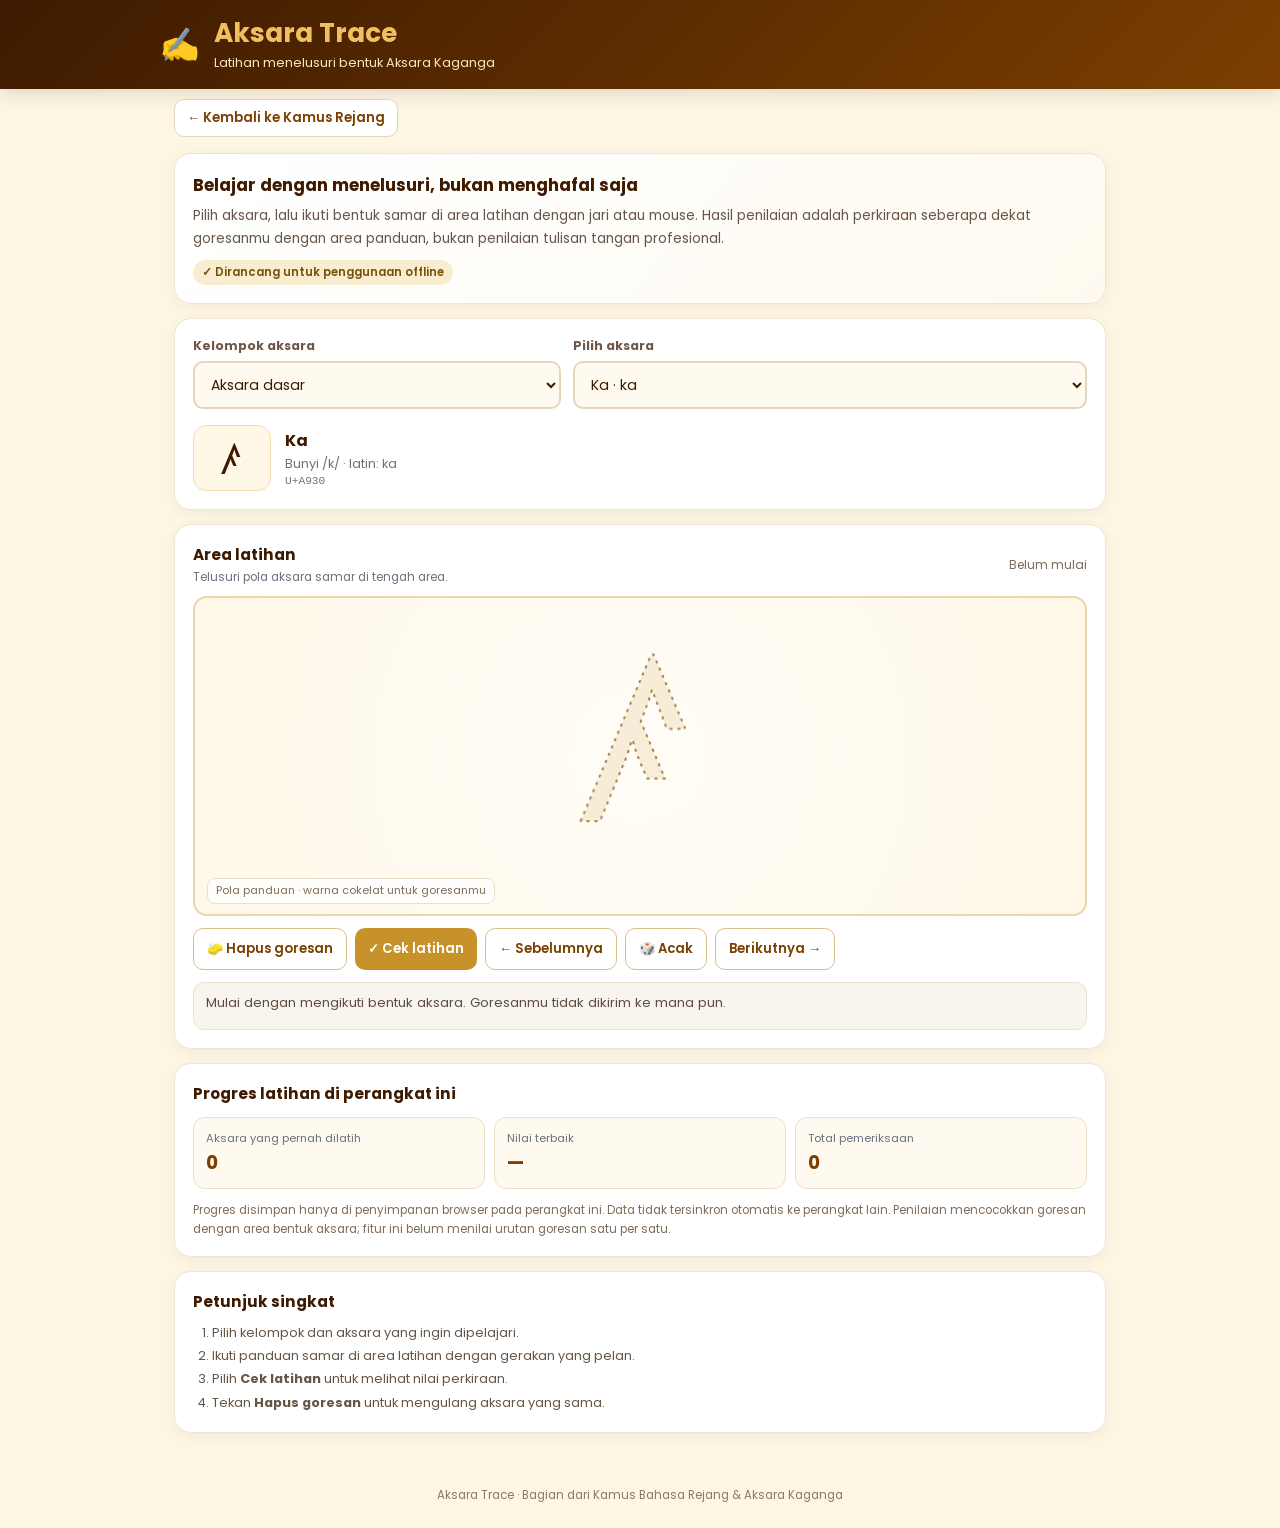
==== trace.html @ 054c7844 "Add files via upload" ====
<!DOCTYPE html>
<html lang="id">
<head>
<meta charset="UTF-8">
<meta name="viewport" content="width=device-width, initial-scale=1, viewport-fit=cover">
<meta name="theme-color" content="#3D1A00">
<meta name="description" content="Latihan menelusuri bentuk aksara Kaganga Rejang dengan jari atau mouse. Bisa digunakan secara offline setelah aset tersimpan.">
<link rel="manifest" href="/kamus-bahasa-rejang/manifest.json">
<link rel="icon" type="image/png" sizes="192x192" href="/kamus-bahasa-rejang/icons/icon-192.png">
<title>Aksara Trace · Kamus Bahasa Rejang & Kaganga</title>
<style>
@import url('https://fonts.googleapis.com/css2?family=Noto+Sans+Rejang&family=Poppins:wght@300;400;500;600;700&display=swap');
:root{--brown-dark:#3D1A00;--brown:#7B3F00;--gold:#C8922A;--gold-light:#F0C060;--cream:#FDF6E3;--white:#fff;--muted:#6B7280;--line:#E5D5BC;--green:#15803d;--red:#b91c1c;}
*{box-sizing:border-box}html{color-scheme:light}body{margin:0;min-height:100vh;background:var(--cream);color:var(--brown-dark);font-family:'Poppins',sans-serif}
a{color:inherit}.topbar{background:linear-gradient(135deg,var(--brown-dark),var(--brown));color:var(--gold-light);padding:17px max(16px,calc((100vw - 960px)/2));box-shadow:0 4px 18px #3d1a0026}.topbar-inner{max-width:960px;margin:auto;display:flex;gap:14px;align-items:center}.logo{font-size:2rem}.title h1{font-size:clamp(1.2rem,4vw,1.65rem);line-height:1.2;margin:0;font-weight:700}.title p{font-size:.8rem;margin:5px 0 0;color:#f7e7c1}.top-links{max-width:960px;margin:0 auto;padding:10px 14px 0}.backlink{display:inline-flex;align-items:center;gap:7px;padding:8px 12px;border:1px solid var(--line);border-radius:10px;background:#fff;text-decoration:none;font-size:.82rem;font-weight:600;color:var(--brown)}main{max-width:960px;margin:0 auto;padding:16px 14px 32px}.intro,.panel{background:var(--white);border:1px solid #f0e4d2;border-radius:17px;padding:18px;box-shadow:0 3px 14px #3d1a000d;margin-bottom:14px}.intro{background:linear-gradient(130deg,#fff,#fffaf0)}.intro h2{font-size:1.05rem;margin:0 0 6px}.intro p{font-size:.85rem;line-height:1.7;color:#665548;margin:0}.pill{display:inline-block;margin-top:10px;border-radius:99px;background:#f9edcf;color:#79500b;padding:4px 9px;font-size:.72rem;font-weight:600}.controls{display:grid;grid-template-columns:1fr 1.4fr;gap:12px}.field label{display:block;font-size:.77rem;font-weight:700;color:#705745;margin-bottom:6px}.field select{width:100%;padding:11px 12px;border:2px solid var(--line);background:#fffaf0;border-radius:10px;font:inherit;font-size:.88rem;color:var(--brown-dark);outline-offset:2px}.target-row{display:flex;align-items:center;gap:14px;margin-top:16px}.target-symbol{font-family:'Noto Sans Rejang',serif;font-size:2.6rem;line-height:1.35;min-width:78px;text-align:center;background:#fff8e7;border:1px solid #f2ddaf;border-radius:13px;padding:4px}.target-meta{min-width:0}.target-meta strong{display:block;font-size:1rem}.target-meta span{display:block;color:var(--muted);font-size:.8rem;margin-top:2px}.unicode{font-family:ui-monospace,SFMono-Regular,Consolas,monospace!important;font-size:.7rem!important}.stage-head{display:flex;align-items:center;justify-content:space-between;gap:12px;flex-wrap:wrap;margin-bottom:10px}.stage-head h3{font-size:.95rem;margin:0}.stage-head p{font-size:.74rem;color:var(--muted);margin:3px 0 0}.trace-stage{position:relative;height:320px;width:100%;overflow:hidden;border:2px solid #ead6ad;border-radius:14px;background:radial-gradient(circle at center,#fffdf7,#fff8e9);touch-action:none;user-select:none;-webkit-user-select:none}.trace-stage canvas{position:absolute;inset:0;display:block;width:100%;height:100%;touch-action:none}.trace-stage .stage-label{pointer-events:none;position:absolute;bottom:10px;left:12px;z-index:3;background:#ffffffcf;border:1px solid #eadfc9;border-radius:8px;padding:4px 8px;color:#826d59;font-size:.68rem}.actions{display:flex;flex-wrap:wrap;gap:8px;margin-top:12px}.btn{appearance:none;display:inline-flex;justify-content:center;align-items:center;gap:6px;border:0;border-radius:10px;padding:10px 13px;font:600 .82rem 'Poppins',sans-serif;cursor:pointer;transition:transform .12s,background .12s}.btn:active{transform:scale(.98)}.btn-primary{background:var(--gold);color:#fff}.btn-primary:hover{background:var(--brown)}.btn-outline{background:#fff;border:1px solid #d8bd8d;color:var(--brown)}.btn-outline:hover{background:#fff3d8}.btn:focus-visible,select:focus-visible,a:focus-visible{outline:3px solid #e4ae39;outline-offset:2px}.feedback{min-height:48px;margin-top:12px;border-radius:11px;background:#f8f5ef;border:1px solid #ece1d0;padding:10px 12px;font-size:.82rem;line-height:1.5;color:#5e4c3d}.feedback.good{background:#f0fdf4;color:#166534;border-color:#bbf7d0}.feedback.need{background:#fff7ed;color:#9a3412;border-color:#fed7aa}.progress-grid{display:grid;grid-template-columns:repeat(3,1fr);gap:9px}.stat{background:#fffaf0;border:1px solid #eee0c7;border-radius:12px;padding:12px}.stat span{display:block;font-size:.7rem;color:var(--muted)}.stat strong{display:block;margin-top:2px;font-size:1.15rem;color:var(--brown)}.help{margin:0;padding-left:19px;color:#655547;font-size:.8rem;line-height:1.8}.note{font-size:.73rem!important;color:#806c58!important;line-height:1.6!important;margin:12px 0 0!important}.footer{text-align:center;padding:8px 14px 24px;color:#8b7864;font-size:.72rem}.font-warning{display:none;margin-top:10px;font-size:.75rem;color:#9a3412;line-height:1.6}.font-warning.show{display:block}
@media(max-width:560px){.controls{grid-template-columns:1fr}.intro,.panel{padding:14px}.trace-stage{height:290px}.btn{flex:1 1 calc(50% - 8px)}.target-row{align-items:flex-start}.progress-grid{gap:6px}.stat{padding:10px}.topbar{padding:15px 16px}}
@media(prefers-reduced-motion:reduce){*{transition:none!important;animation:none!important}}
</style>
</head>
<body>
<header class="topbar"><div class="topbar-inner"><div class="logo" aria-hidden="true">✍️</div><div class="title"><h1>Aksara Trace</h1><p>Latihan menelusuri bentuk Aksara Kaganga</p></div></div></header>
<div class="top-links"><a class="backlink" href="/kamus-bahasa-rejang/">← Kembali ke Kamus Rejang</a></div>
<main>
  <section class="intro">
    <h2>Belajar dengan menelusuri, bukan menghafal saja</h2>
    <p>Pilih aksara, lalu ikuti bentuk samar di area latihan dengan jari atau mouse. Hasil penilaian adalah perkiraan seberapa dekat goresanmu dengan area panduan, bukan penilaian tulisan tangan profesional.</p>
    <span class="pill">✓ Dirancang untuk penggunaan offline</span>
  </section>

  <section class="panel" aria-labelledby="pilih-title">
    <div class="controls">
      <div class="field"><label id="pilih-title" for="groupSelect">Kelompok aksara</label><select id="groupSelect"><option value="konsonan">Aksara dasar</option><option value="vokal">Tanda vokal</option><option value="angka">Angka Kaganga</option></select></div>
      <div class="field"><label for="charSelect">Pilih aksara</label><select id="charSelect"></select></div>
    </div>
    <div class="target-row">
      <div class="target-symbol" id="targetSymbol" lang="rejang">ꤰ</div>
      <div class="target-meta"><strong id="targetName">Ka</strong><span id="targetLatin">Bunyi /k/ · latin: ka</span><span id="targetUnicode" class="unicode">Unicode U+A930</span></div>
    </div>
  </section>

  <section class="panel" aria-labelledby="stage-title">
    <div class="stage-head"><div><h3 id="stage-title">Area latihan</h3><p>Telusuri pola aksara samar di tengah area.</p></div><span id="drawState" style="font-size:.75rem;color:#7b6b57">Belum mulai</span></div>
    <div class="trace-stage" id="traceStage" aria-label="Area untuk menelusuri aksara Kaganga">
      <canvas id="guideCanvas" aria-hidden="true"></canvas>
      <canvas id="inkCanvas" aria-label="Gambar aksara dengan jari, pena, atau mouse"></canvas>
      <span class="stage-label" aria-hidden="true">Pola panduan · warna cokelat untuk goresanmu</span>
    </div>
    <div id="fontWarning" class="font-warning">Aksara mungkin belum tampil sempurna karena font belum tersedia. Sambungkan ke internet dan buka ulang halaman ini sekali agar font tersimpan, lalu coba lagi secara offline.</div>
    <div class="actions">
      <button class="btn btn-outline" id="clearBtn" type="button">🧽 Hapus goresan</button>
      <button class="btn btn-primary" id="checkBtn" type="button">✓ Cek latihan</button>
      <button class="btn btn-outline" id="prevBtn" type="button">← Sebelumnya</button>
      <button class="btn btn-outline" id="randomBtn" type="button">🎲 Acak</button>
      <button class="btn btn-outline" id="nextBtn" type="button">Berikutnya →</button>
    </div>
    <div id="feedback" class="feedback" role="status" aria-live="polite">Mulai dengan mengikuti bentuk aksara. Goresanmu tidak dikirim ke mana pun.</div>
  </section>

  <section class="panel">
    <h3 style="font-size:.95rem;margin:0 0 12px">Progres latihan di perangkat ini</h3>
    <div class="progress-grid">
      <div class="stat"><span>Aksara yang pernah dilatih</span><strong id="trainedCount">0</strong></div>
      <div class="stat"><span>Nilai terbaik</span><strong id="bestScore">—</strong></div>
      <div class="stat"><span>Total pemeriksaan</span><strong id="checkCount">0</strong></div>
    </div>
    <p class="note">Progres disimpan hanya di penyimpanan browser pada perangkat ini. Data tidak tersinkron otomatis ke perangkat lain. Penilaian mencocokkan goresan dengan area bentuk aksara; fitur ini belum menilai urutan goresan satu per satu.</p>
  </section>

  <section class="panel">
    <h3 style="font-size:.95rem;margin:0 0 8px">Petunjuk singkat</h3>
    <ol class="help">
      <li>Pilih kelompok dan aksara yang ingin dipelajari.</li>
      <li>Ikuti panduan samar di area latihan dengan gerakan yang pelan.</li>
      <li>Pilih <b>Cek latihan</b> untuk melihat nilai perkiraan.</li>
      <li>Tekan <b>Hapus goresan</b> untuk mengulang aksara yang sama.</li>
    </ol>
  </section>
</main>
<footer class="footer">Aksara Trace · Bagian dari Kamus Bahasa Rejang & Aksara Kaganga</footer>

<script>
'use strict';
// Data diselaraskan dengan daftar Kaganga yang ada di index.html utama.
const AKSARA = {
  konsonan: [
    {huruf:'ꤰ',unicode:'U+A930',latin:'ka',ipa:'k',nama:'Ka'},
    {huruf:'ꤱ',unicode:'U+A931',latin:'ga',ipa:'g',nama:'Ga'},
    {huruf:'ꤲ',unicode:'U+A932',latin:'nga',ipa:'ŋ',nama:'Nga'},
    {huruf:'ꤳ',unicode:'U+A933',latin:'ta',ipa:'t',nama:'Ta'},
    {huruf:'ꤴ',unicode:'U+A934',latin:'da',ipa:'d',nama:'Da'},
    {huruf:'ꤵ',unicode:'U+A935',latin:'na',ipa:'n',nama:'Na'},
    {huruf:'ꤶ',unicode:'U+A936',latin:'pa',ipa:'p',nama:'Pa'},
    {huruf:'ꤷ',unicode:'U+A937',latin:'ba',ipa:'b',nama:'Ba'},
    {huruf:'ꤸ',unicode:'U+A938',latin:'ma',ipa:'m',nama:'Ma'},
    {huruf:'ꤹ',unicode:'U+A939',latin:'ca',ipa:'tʃ',nama:'Ca'},
    {huruf:'ꤺ',unicode:'U+A93A',latin:'ja',ipa:'dʒ',nama:'Ja'},
    {huruf:'ꤻ',unicode:'U+A93B',latin:'nya',ipa:'ɲ',nama:'Nya'},
    {huruf:'ꤼ',unicode:'U+A93C',latin:'sa',ipa:'s',nama:'Sa'},
    {huruf:'ꤽ',unicode:'U+A93D',latin:'ra',ipa:'r',nama:'Ra'},
    {huruf:'ꤾ',unicode:'U+A93E',latin:'la',ipa:'l',nama:'La'},
    {huruf:'ꤿ',unicode:'U+A93F',latin:'ya',ipa:'j',nama:'Ya'},
    {huruf:'ꥀ',unicode:'U+A940',latin:'wa',ipa:'w',nama:'Wa'},
    {huruf:'ꥁ',unicode:'U+A941',latin:'ha',ipa:'h',nama:'Ha'},
    {huruf:'ꥂ',unicode:'U+A942',latin:'mba',ipa:'mb',nama:'Mba'},
    {huruf:'ꥃ',unicode:'U+A943',latin:'ngga',ipa:'ŋɡ',nama:'Ngga'},
    {huruf:'ꥄ',unicode:'U+A944',latin:'nda',ipa:'nd',nama:'Nda'},
    {huruf:'ꥅ',unicode:'U+A945',latin:'ndra',ipa:'ndr',nama:'Ndra'},
    {huruf:'ꥆ',unicode:'U+A946',latin:'ngka',ipa:'ŋk',nama:'Ngka'}
  ],
  vokal: [
    {huruf:'ꥇ',unicode:'U+A947',latin:'i',nama:'Vokal I',contoh:'ki'},
    {huruf:'ꥈ',unicode:'U+A948',latin:'u',nama:'Vokal U',contoh:'ku'},
    {huruf:'ꥉ',unicode:'U+A949',latin:'e',nama:'Vokal E',contoh:'ke'},
    {huruf:'ꥊ',unicode:'U+A94A',latin:'ai',nama:'Vokal AI',contoh:'kai'},
    {huruf:'ꥋ',unicode:'U+A94B',latin:'o',nama:'Vokal O',contoh:'ko'},
    {huruf:'ꥌ',unicode:'U+A94C',latin:'au',nama:'Vokal AU',contoh:'kau'},
    {huruf:'ꥍ',unicode:'U+A94D',latin:'(mati)',nama:'Virama',contoh:'k mati'},
    {huruf:'ꥎ',unicode:'U+A94E',latin:'ea',nama:'Vokal EA',contoh:'kea'}
  ],
  angka: [
    {huruf:'꤀',unicode:'U+A900',latin:'0',nama:'Nol'},
    {huruf:'꤁',unicode:'U+A901',latin:'1',nama:'Satu'},
    {huruf:'꤂',unicode:'U+A902',latin:'2',nama:'Dua'},
    {huruf:'꤃',unicode:'U+A903',latin:'3',nama:'Tiga'},
    {huruf:'꤄',unicode:'U+A904',latin:'4',nama:'Empat'},
    {huruf:'꤅',unicode:'U+A905',latin:'5',nama:'Lima'},
    {huruf:'꤆',unicode:'U+A906',latin:'6',nama:'Enam'},
    {huruf:'꤇',unicode:'U+A907',latin:'7',nama:'Tujuh'},
    {huruf:'꤈',unicode:'U+A908',latin:'8',nama:'Delapan'},
    {huruf:'꤉',unicode:'U+A909',latin:'9',nama:'Sembilan'}
  ]
};

const groupSelect = document.getElementById('groupSelect');
const charSelect = document.getElementById('charSelect');
const targetSymbol = document.getElementById('targetSymbol');
const targetName = document.getElementById('targetName');
const targetLatin = document.getElementById('targetLatin');
const targetUnicode = document.getElementById('targetUnicode');
const stage = document.getElementById('traceStage');
const guideCanvas = document.getElementById('guideCanvas');
const inkCanvas = document.getElementById('inkCanvas');
const guideCtx = guideCanvas.getContext('2d', {willReadFrequently:true});
const inkCtx = inkCanvas.getContext('2d', {willReadFrequently:true});
const feedback = document.getElementById('feedback');
const drawState = document.getElementById('drawState');
const fontWarning = document.getElementById('fontWarning');
const STORE_KEY = 'kamus-rejang-aksara-trace-v1';
let currentList = AKSARA.konsonan;
let currentItem = currentList[0];
let drawing = false;
let hasInk = false;
let dpr = 1;
let viewWidth = 0;
let viewHeight = 0;
let currentGuideText = '';
const maskCanvas = document.createElement('canvas');
const maskCtx = maskCanvas.getContext('2d', {willReadFrequently:true});

function getGuideText(item) {
  // Tanda vokal dipasangkan dengan ꤰ agar bentuk gabungannya terlihat saat latihan.
  if (groupSelect.value === 'vokal') return 'ꤰ' + item.huruf;
  return item.huruf;
}
function fillCharOptions() {
  currentList = AKSARA[groupSelect.value];
  charSelect.replaceChildren();
  currentList.forEach((item, index) => {
    const option = document.createElement('option');
    option.value = String(index);
    option.textContent = item.nama + ' · ' + (item.latin || '');
    charSelect.appendChild(option);
  });
  charSelect.value = '0';
  showCurrent();
}
function showCurrent() {
  currentList = AKSARA[groupSelect.value];
  currentItem = currentList[Number(charSelect.value)] || currentList[0];
  currentGuideText = getGuideText(currentItem);
  targetSymbol.textContent = currentGuideText;
  targetName.textContent = currentItem.nama;
  const latin = currentItem.ipa ? `Bunyi /${currentItem.ipa}/ · latin: ${currentItem.latin}` :
    (currentItem.contoh ? `Contoh bentuk: ${currentItem.contoh} · tanda: ${currentItem.latin}` : `Angka: ${currentItem.latin}`);
  targetLatin.textContent = latin;
  targetUnicode.textContent = currentItem.unicode + (groupSelect.value === 'vokal' ? ' · contoh dengan ꤰ' : '');
  clearInk(false);
  drawGuide();
  updateStats();
}
function prepareCanvas(canvas, ctx) {
  const rect = stage.getBoundingClientRect();
  viewWidth = Math.max(1, rect.width);
  viewHeight = Math.max(1, rect.height);
  dpr = Math.max(1, Math.min(window.devicePixelRatio || 1, 2.5));
  const width = Math.round(viewWidth * dpr);
  const height = Math.round(viewHeight * dpr);
  if (canvas.width !== width || canvas.height !== height) {
    canvas.width = width;
    canvas.height = height;
    canvas.style.width = '100%';
    canvas.style.height = '100%';
  }
  ctx.setTransform(dpr, 0, 0, dpr, 0, 0);
}
function drawGuide() {
  prepareCanvas(guideCanvas, guideCtx);
  prepareCanvas(inkCanvas, inkCtx);
  guideCtx.clearRect(0, 0, viewWidth, viewHeight);
  let fontSize = Math.min(230, viewHeight * 0.75);
  guideCtx.textAlign = 'center';
  guideCtx.textBaseline = 'middle';
  guideCtx.lineJoin = 'round';
  guideCtx.font = `${fontSize}px "Noto Sans Rejang", serif`;
  while (guideCtx.measureText(currentGuideText).width > viewWidth * 0.82 && fontSize > 48) {
    fontSize -= 8;
    guideCtx.font = `${fontSize}px "Noto Sans Rejang", serif`;
  }
  guideCtx.fillStyle = 'rgba(200,146,42,0.15)';
  guideCtx.strokeStyle = 'rgba(123,63,0,0.68)';
  guideCtx.lineWidth = 2;
  guideCtx.setLineDash([3, 5]);
  guideCtx.strokeText(currentGuideText, viewWidth / 2, viewHeight / 2);
  guideCtx.setLineDash([]);
  guideCtx.fillText(currentGuideText, viewWidth / 2, viewHeight / 2);

  maskCanvas.width = guideCanvas.width;
  maskCanvas.height = guideCanvas.height;
  maskCtx.setTransform(dpr, 0, 0, dpr, 0, 0);
  maskCtx.clearRect(0, 0, viewWidth, viewHeight);
  maskCtx.font = guideCtx.font;
  maskCtx.textAlign = 'center';
  maskCtx.textBaseline = 'middle';
  maskCtx.fillStyle = '#000';
  maskCtx.fillText(currentGuideText, viewWidth / 2, viewHeight / 2);
  if (document.fonts) fontWarning.classList.toggle('show', !document.fonts.check(`${fontSize}px "Noto Sans Rejang"`));
}
function clearInk(showMessage = true) {
  if (inkCtx && viewWidth && viewHeight) inkCtx.clearRect(0, 0, viewWidth, viewHeight);
  hasInk = false;
  drawState.textContent = 'Belum mulai';
  if (showMessage) {
    feedback.className = 'feedback';
    feedback.textContent = 'Area sudah dibersihkan. Coba telusuri pola aksara sekali lagi.';
  }
}
function pointerPoint(event) {
  const rect = inkCanvas.getBoundingClientRect();
  return {x: (event.clientX - rect.left) * (viewWidth / rect.width), y: (event.clientY - rect.top) * (viewHeight / rect.height)};
}
inkCanvas.addEventListener('pointerdown', event => {
  event.preventDefault();
  drawing = true;
  hasInk = true;
  inkCanvas.setPointerCapture?.(event.pointerId);
  const point = pointerPoint(event);
  inkCtx.beginPath();
  inkCtx.arc(point.x, point.y, 4.2, 0, Math.PI * 2);
  inkCtx.fillStyle = '#7B3F00';
  inkCtx.fill();
  inkCtx.beginPath();
  inkCtx.moveTo(point.x, point.y);
  drawState.textContent = 'Sedang berlatih…';
  feedback.className = 'feedback';
  feedback.textContent = 'Goresan sedang direkam di perangkat ini.';
});
inkCanvas.addEventListener('pointermove', event => {
  if (!drawing) return;
  event.preventDefault();
  const point = pointerPoint(event);
  inkCtx.lineTo(point.x, point.y);
  inkCtx.strokeStyle = '#7B3F00';
  inkCtx.lineWidth = 8;
  inkCtx.lineCap = 'round';
  inkCtx.lineJoin = 'round';
  inkCtx.stroke();
  inkCtx.beginPath();
  inkCtx.moveTo(point.x, point.y);
});
function endStroke() {
  if (!drawing) return;
  drawing = false;
  inkCtx.closePath();
  drawState.textContent = 'Goresan dibuat';
}
inkCanvas.addEventListener('pointerup', endStroke);
inkCanvas.addEventListener('pointercancel', endStroke);
inkCanvas.addEventListener('lostpointercapture', endStroke);

function calculateMatch() {
  if (!hasInk) return null;
  const ink = inkCtx.getImageData(0, 0, inkCanvas.width, inkCanvas.height).data;
  const mask = maskCtx.getImageData(0, 0, maskCanvas.width, maskCanvas.height).data;
  const radius = Math.max(3, Math.round(11 * dpr));
  const step = Math.max(1, Math.round(2 * dpr));
  let pixels = 0, hits = 0;
  for (let y = 0; y < inkCanvas.height; y += step) {
    for (let x = 0; x < inkCanvas.width; x += step) {
      const idx = (y * inkCanvas.width + x) * 4;
      if (ink[idx + 3] < 40) continue;
      pixels++;
      let found = false;
      for (let oy = -radius; oy <= radius && !found; oy += step) {
        const yy = y + oy;
        if (yy < 0 || yy >= inkCanvas.height) continue;
        for (let ox = -radius; ox <= radius; ox += step) {
          if (ox * ox + oy * oy > radius * radius) continue;
          const xx = x + ox;
          if (xx < 0 || xx >= inkCanvas.width) continue;
          if (mask[(yy * maskCanvas.width + xx) * 4 + 3] > 20) { found = true; break; }
        }
      }
      if (found) hits++;
    }
  }
  if (pixels < 12) return null;
  return Math.round((hits / pixels) * 100);
}
function loadStats() {
  try {
    const raw = JSON.parse(localStorage.getItem(STORE_KEY) || '{}');
    return {best: raw.best && typeof raw.best === 'object' ? raw.best : {}, checks: Number(raw.checks) || 0};
  } catch (_) { return {best:{}, checks:0}; }
}
function itemKey() { return groupSelect.value + ':' + currentItem.unicode; }
function updateStats() {
  const stats = loadStats();
  const values = Object.values(stats.best).filter(Number.isFinite);
  document.getElementById('trainedCount').textContent = String(values.length);
  document.getElementById('bestScore').textContent = values.length ? Math.max(...values) + '%' : '—';
  document.getElementById('checkCount').textContent = String(stats.checks);
}
function recordScore(score) {
  const stats = loadStats();
  const key = itemKey();
  stats.best[key] = Math.max(Number(stats.best[key]) || 0, score);
  stats.checks += 1;
  try { localStorage.setItem(STORE_KEY, JSON.stringify(stats)); } catch (_) {}
  updateStats();
}
function checkPractice() {
  if (!hasInk) {
    feedback.className = 'feedback need';
    feedback.textContent = 'Belum ada goresan. Gambar di atas pola samar terlebih dahulu, lalu cek latihan.';
    return;
  }
  const score = calculateMatch();
  if (score === null) {
    feedback.className = 'feedback need';
    feedback.textContent = 'Goresan terlalu sedikit untuk diperiksa. Coba telusuri pola sedikit lebih lama.';
    return;
  }
  recordScore(score);
  drawState.textContent = 'Latihan diperiksa';
  if (score >= 75) {
    feedback.className = 'feedback good';
    feedback.textContent = `Bagus! Sekitar ${score}% dari goresan berada dekat area bentuk panduan. Coba ulangi dengan gerakan lebih halus jika ingin meningkatkan hasil.`;
  } else if (score >= 45) {
    feedback.className = 'feedback';
    feedback.textContent = `Hasil perkiraan: ${score}%. Sebagian goresan sudah mengikuti bentuk aksara. Kamu bisa menghapus dan mencoba lagi.`;
  } else {
    feedback.className = 'feedback need';
    feedback.textContent = `Hasil perkiraan: ${score}%. Coba perlambat gerakan dan ikuti pola samar dengan lebih dekat.`;
  }
}
function moveBy(delta) {
  const next = (Number(charSelect.value) + delta + currentList.length) % currentList.length;
  charSelect.value = String(next);
  showCurrent();
}
groupSelect.addEventListener('change', fillCharOptions);
charSelect.addEventListener('change', showCurrent);
document.getElementById('clearBtn').addEventListener('click', () => clearInk(true));
document.getElementById('checkBtn').addEventListener('click', checkPractice);
document.getElementById('prevBtn').addEventListener('click', () => moveBy(-1));
document.getElementById('nextBtn').addEventListener('click', () => moveBy(1));
document.getElementById('randomBtn').addEventListener('click', () => {
  if (currentList.length < 2) return;
  let next = Number(charSelect.value);
  while (next === Number(charSelect.value)) next = Math.floor(Math.random() * currentList.length);
  charSelect.value = String(next);
  showCurrent();
});
let resizeTimer;
window.addEventListener('resize', () => {
  window.clearTimeout(resizeTimer);
  resizeTimer = window.setTimeout(() => {
    drawGuide();
    clearInk(false);
  }, 150);
});

fillCharOptions();
updateStats();
if (document.fonts && document.fonts.ready) {
  document.fonts.ready.then(() => drawGuide()).catch(() => drawGuide());
}
</script>
</body>
</html>
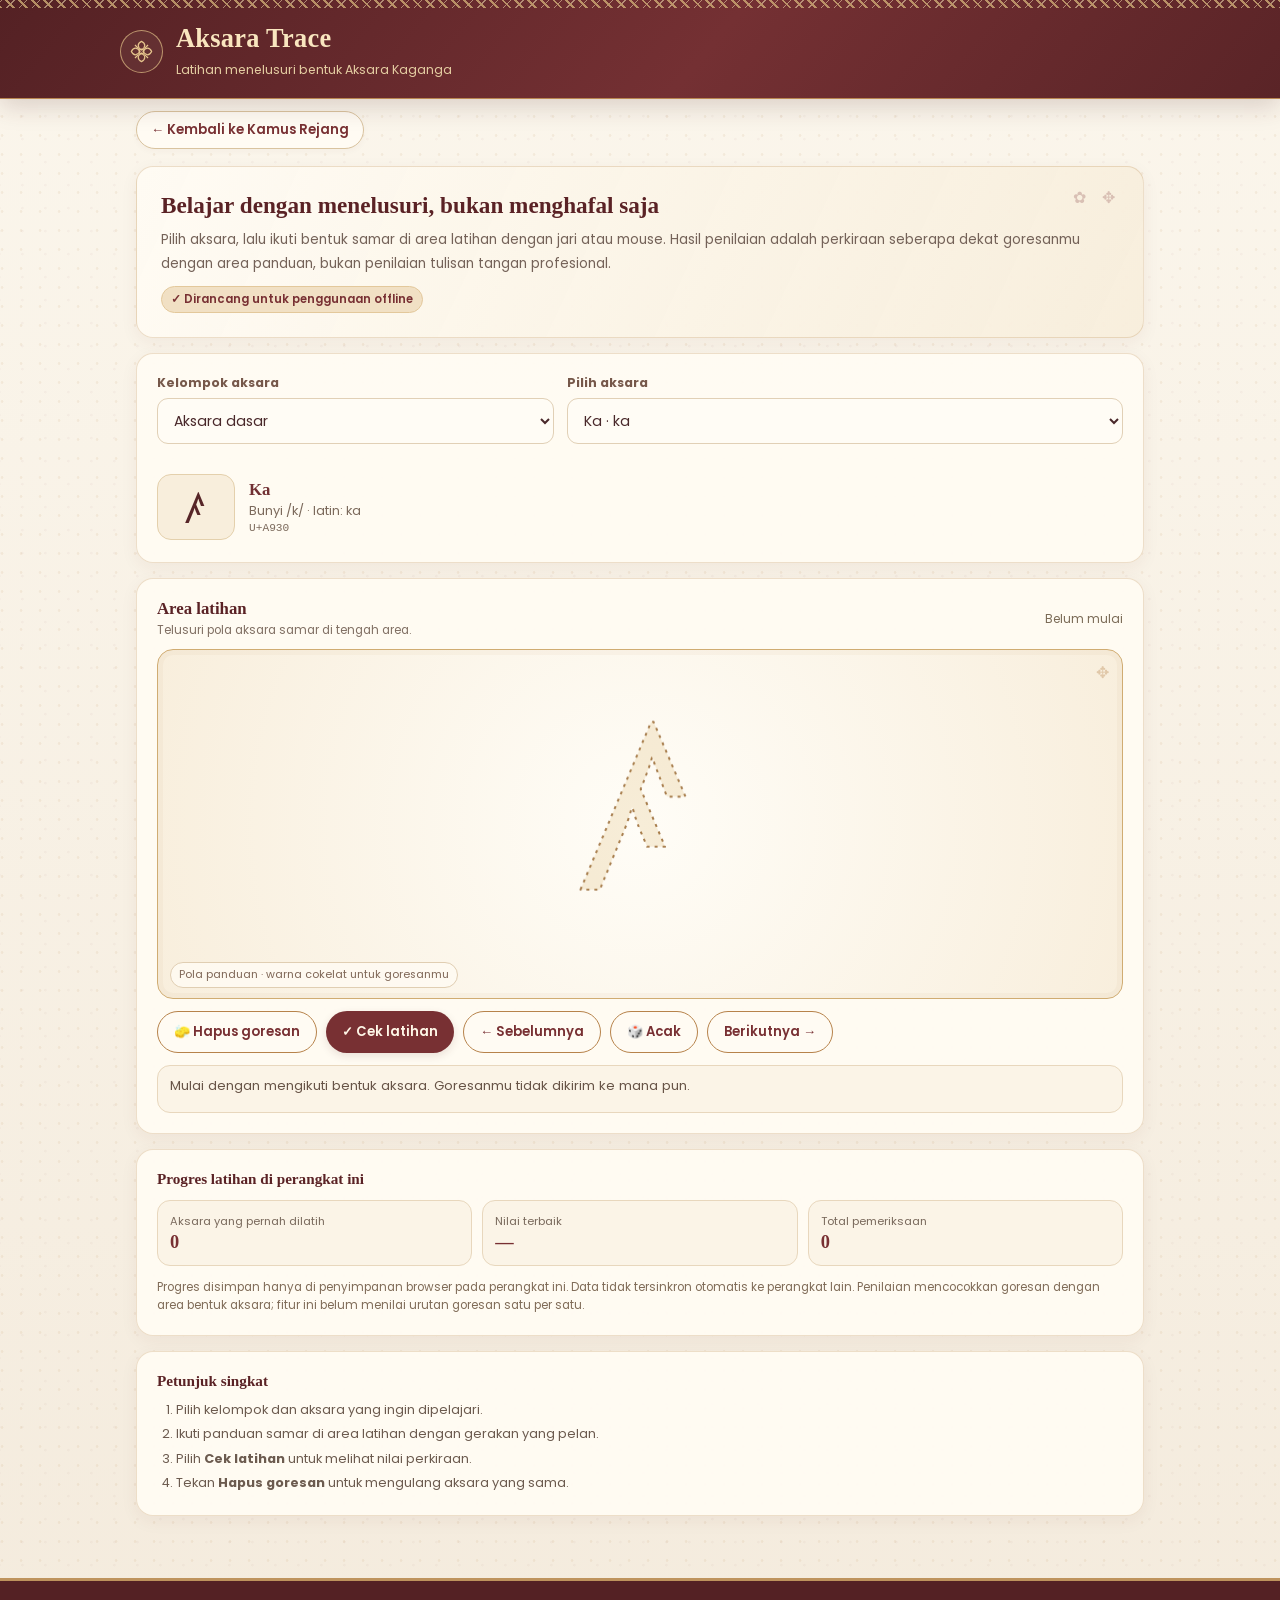
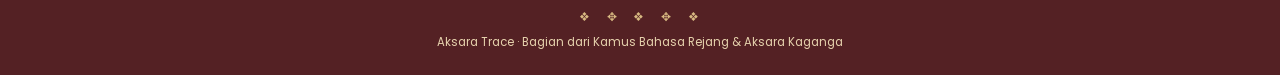
==== commit 660ec7fd: "Add files via upload" ====
--- a/trace.html
+++ b/trace.html
@@ -3,7 +3,7 @@
 <head>
 <meta charset="UTF-8">
 <meta name="viewport" content="width=device-width, initial-scale=1, viewport-fit=cover">
-<meta name="theme-color" content="#3D1A00">
+<meta name="theme-color" content="#552124">
 <meta name="description" content="Latihan menelusuri bentuk aksara Kaganga Rejang dengan jari atau mouse. Bisa digunakan secara offline setelah aset tersimpan.">
 <link rel="manifest" href="/kamus-bahasa-rejang/manifest.json">
 <link rel="icon" type="image/png" sizes="192x192" href="/kamus-bahasa-rejang/icons/icon-192.png">
@@ -15,10 +15,65 @@
 a{color:inherit}.topbar{background:linear-gradient(135deg,var(--brown-dark),var(--brown));color:var(--gold-light);padding:17px max(16px,calc((100vw - 960px)/2));box-shadow:0 4px 18px #3d1a0026}.topbar-inner{max-width:960px;margin:auto;display:flex;gap:14px;align-items:center}.logo{font-size:2rem}.title h1{font-size:clamp(1.2rem,4vw,1.65rem);line-height:1.2;margin:0;font-weight:700}.title p{font-size:.8rem;margin:5px 0 0;color:#f7e7c1}.top-links{max-width:960px;margin:0 auto;padding:10px 14px 0}.backlink{display:inline-flex;align-items:center;gap:7px;padding:8px 12px;border:1px solid var(--line);border-radius:10px;background:#fff;text-decoration:none;font-size:.82rem;font-weight:600;color:var(--brown)}main{max-width:960px;margin:0 auto;padding:16px 14px 32px}.intro,.panel{background:var(--white);border:1px solid #f0e4d2;border-radius:17px;padding:18px;box-shadow:0 3px 14px #3d1a000d;margin-bottom:14px}.intro{background:linear-gradient(130deg,#fff,#fffaf0)}.intro h2{font-size:1.05rem;margin:0 0 6px}.intro p{font-size:.85rem;line-height:1.7;color:#665548;margin:0}.pill{display:inline-block;margin-top:10px;border-radius:99px;background:#f9edcf;color:#79500b;padding:4px 9px;font-size:.72rem;font-weight:600}.controls{display:grid;grid-template-columns:1fr 1.4fr;gap:12px}.field label{display:block;font-size:.77rem;font-weight:700;color:#705745;margin-bottom:6px}.field select{width:100%;padding:11px 12px;border:2px solid var(--line);background:#fffaf0;border-radius:10px;font:inherit;font-size:.88rem;color:var(--brown-dark);outline-offset:2px}.target-row{display:flex;align-items:center;gap:14px;margin-top:16px}.target-symbol{font-family:'Noto Sans Rejang',serif;font-size:2.6rem;line-height:1.35;min-width:78px;text-align:center;background:#fff8e7;border:1px solid #f2ddaf;border-radius:13px;padding:4px}.target-meta{min-width:0}.target-meta strong{display:block;font-size:1rem}.target-meta span{display:block;color:var(--muted);font-size:.8rem;margin-top:2px}.unicode{font-family:ui-monospace,SFMono-Regular,Consolas,monospace!important;font-size:.7rem!important}.stage-head{display:flex;align-items:center;justify-content:space-between;gap:12px;flex-wrap:wrap;margin-bottom:10px}.stage-head h3{font-size:.95rem;margin:0}.stage-head p{font-size:.74rem;color:var(--muted);margin:3px 0 0}.trace-stage{position:relative;height:320px;width:100%;overflow:hidden;border:2px solid #ead6ad;border-radius:14px;background:radial-gradient(circle at center,#fffdf7,#fff8e9);touch-action:none;user-select:none;-webkit-user-select:none}.trace-stage canvas{position:absolute;inset:0;display:block;width:100%;height:100%;touch-action:none}.trace-stage .stage-label{pointer-events:none;position:absolute;bottom:10px;left:12px;z-index:3;background:#ffffffcf;border:1px solid #eadfc9;border-radius:8px;padding:4px 8px;color:#826d59;font-size:.68rem}.actions{display:flex;flex-wrap:wrap;gap:8px;margin-top:12px}.btn{appearance:none;display:inline-flex;justify-content:center;align-items:center;gap:6px;border:0;border-radius:10px;padding:10px 13px;font:600 .82rem 'Poppins',sans-serif;cursor:pointer;transition:transform .12s,background .12s}.btn:active{transform:scale(.98)}.btn-primary{background:var(--gold);color:#fff}.btn-primary:hover{background:var(--brown)}.btn-outline{background:#fff;border:1px solid #d8bd8d;color:var(--brown)}.btn-outline:hover{background:#fff3d8}.btn:focus-visible,select:focus-visible,a:focus-visible{outline:3px solid #e4ae39;outline-offset:2px}.feedback{min-height:48px;margin-top:12px;border-radius:11px;background:#f8f5ef;border:1px solid #ece1d0;padding:10px 12px;font-size:.82rem;line-height:1.5;color:#5e4c3d}.feedback.good{background:#f0fdf4;color:#166534;border-color:#bbf7d0}.feedback.need{background:#fff7ed;color:#9a3412;border-color:#fed7aa}.progress-grid{display:grid;grid-template-columns:repeat(3,1fr);gap:9px}.stat{background:#fffaf0;border:1px solid #eee0c7;border-radius:12px;padding:12px}.stat span{display:block;font-size:.7rem;color:var(--muted)}.stat strong{display:block;margin-top:2px;font-size:1.15rem;color:var(--brown)}.help{margin:0;padding-left:19px;color:#655547;font-size:.8rem;line-height:1.8}.note{font-size:.73rem!important;color:#806c58!important;line-height:1.6!important;margin:12px 0 0!important}.footer{text-align:center;padding:8px 14px 24px;color:#8b7864;font-size:.72rem}.font-warning{display:none;margin-top:10px;font-size:.75rem;color:#9a3412;line-height:1.6}.font-warning.show{display:block}
 @media(max-width:560px){.controls{grid-template-columns:1fr}.intro,.panel{padding:14px}.trace-stage{height:290px}.btn{flex:1 1 calc(50% - 8px)}.target-row{align-items:flex-start}.progress-grid{gap:6px}.stat{padding:10px}.topbar{padding:15px 16px}}
 @media(prefers-reduced-motion:reduce){*{transition:none!important;animation:none!important}}
+
+/* ===== Shared Rejang Heritage style: matches the main Kamus app ===== */
+:root{--brown-dark:#552124;--brown:#7A3032;--gold:#B7834B;--gold-light:#D8B982;--cream:#F7F0E3;--white:#FFFBF3;--muted:#72665D;--line:#E2D1B5;}
+html{background:#F7F0E3}
+body{color:#402526;background:radial-gradient(circle at 11% 13%,rgba(183,131,75,.10) 0 1px,transparent 1.7px) 0 0/19px 19px,radial-gradient(circle at 80% 74%,rgba(122,48,50,.035) 0 1px,transparent 1.7px) 4px 7px/23px 23px,linear-gradient(180deg,#FBF6EC 0%,#F4EBDD 100%);font-family:'Poppins','Trebuchet MS',Arial,sans-serif}
+.topbar{position:relative;overflow:hidden;background:linear-gradient(130deg,#542124 0%,#743033 55%,#5A2427 100%);color:#F1D8A5;padding:23px 16px 19px;box-shadow:0 7px 24px rgba(70,28,30,.18);border-bottom:1px solid #B98651}
+.topbar::before{content:"";position:absolute;top:0;left:0;right:0;height:8px;background:repeating-linear-gradient(45deg,#D5B47A 0 2px,transparent 2px 9px),repeating-linear-gradient(-45deg,rgba(245,224,180,.72) 0 1px,transparent 1px 9px);opacity:.75}
+.topbar-inner{position:relative;max-width:1040px;gap:13px}
+.logo{width:43px;height:43px;display:grid;place-items:center;flex:0 0 43px;border:1px solid rgba(226,193,135,.7);border-radius:50%;color:#E6C58D;background:rgba(255,247,226,.055);font-size:1rem}
+.logo svg{width:29px;height:29px}
+.title h1{font-family:Georgia,'Times New Roman',serif;font-size:clamp(1.2rem,4vw,1.65rem);font-weight:700;letter-spacing:.01em;color:#F9E6BF}
+.title p{font-size:.78rem;line-height:1.55;color:#E4CDA2}
+.top-links{max-width:1040px;margin:12px auto 0;padding:0 16px}
+.backlink{background:#FFFBF3;border:1px solid #D9C39F;border-radius:999px;color:#783033;padding:8px 14px;font-weight:600;box-shadow:0 2px 7px rgba(82,37,35,.035)}
+main{max-width:1040px;padding:17px 16px 32px}
+.intro,.panel{position:relative;background:rgba(255,251,243,.96);border:1px solid rgba(184,135,78,.25);border-radius:17px;padding:20px;box-shadow:0 5px 18px rgba(82,37,35,.055);margin-bottom:15px}
+.intro{overflow:hidden;background:linear-gradient(115deg,rgba(255,251,243,.97),rgba(247,237,219,.93));padding:24px}
+.intro::after{content:"✿  ✥";position:absolute;right:22px;top:18px;color:rgba(122,48,50,.25);font-size:1rem;letter-spacing:6px}
+.intro h2,.panel h3,.stage-head h3{font-family:Georgia,'Times New Roman',serif;color:#5A2225}
+.intro h2{font-size:clamp(1.15rem,3vw,1.45rem);line-height:1.25;margin:0 0 8px;max-width:760px}
+.intro p{color:#746258;line-height:1.75}
+.pill{background:#F1E0C4;color:#783033;border:1px solid #E3C89B;border-radius:999px}
+.controls{gap:13px}
+.field label{color:#76584A}
+.field select{border:1px solid #E1D0B6;background:#FFFCF5;border-radius:11px;color:#49282A}
+.field select:focus{border-color:#B7834B;box-shadow:0 0 0 3px rgba(183,131,75,.12)}
+.target-row{padding:14px 0 2px}
+.target-symbol{font-family:'Noto Sans Rejang',serif;color:#572528;background:#F8EEDC;border:1px solid #E4D0AC;border-radius:14px}
+.target-meta strong{font-family:Georgia,'Times New Roman',serif;color:#713033;font-size:1.05rem}
+.target-meta span{color:#7C6A5C}
+.trace-stage{height:350px;border:1px solid #D0AC72;border-radius:16px;background:radial-gradient(circle at center,rgba(255,253,247,.98),rgba(248,238,220,.98));box-shadow:inset 0 0 0 5px rgba(183,131,75,.055)}
+.trace-stage::before{content:"✥";position:absolute;top:10px;right:13px;z-index:4;color:rgba(183,131,75,.36);font-size:1rem;pointer-events:none}
+.trace-stage .stage-label{background:rgba(255,251,243,.86);border-color:#E0CEB2;color:#806858;border-radius:999px}
+.stage-head h3{font-size:1.05rem}
+.stage-head p{color:#817064}
+.actions{gap:9px}
+.btn{border-radius:999px;padding:10px 16px;font-family:'Poppins',sans-serif}
+.btn-primary{background:#783033;color:#FFF7E8;box-shadow:0 3px 9px rgba(86,32,35,.12)}
+.btn-primary:hover{background:#552124}
+.btn-outline{border:1px solid #B7834B;color:#783033;background:#FFFBF3}
+.btn-outline:hover{background:#F1E0C5}
+.feedback{background:#FBF4E7;border:1px solid #E8D7BD;color:#675447;border-radius:13px}
+.feedback.good{background:#E6EFE3;color:#315C3B;border-color:#B7CDB1}
+.feedback.need{background:#F8E5DE;color:#87352E;border-color:#E7BEB2}
+.progress-grid{gap:10px}
+.stat{background:#FBF4E7;border:1px solid #E8D7BD;border-radius:13px}
+.stat span{color:#7A6A5D}
+.stat strong{color:#783033;font-family:Georgia,'Times New Roman',serif}
+.help{color:#6C5B4F;line-height:1.9}
+.note{color:#806C58}
+.footer{position:relative;overflow:hidden;margin-top:15px;padding:28px 16px 24px;border-top:3px solid #BE935D;background:#542124;color:#E6D2AD}
+.footer::before{content:"❖　✥　❖　✥　❖";display:block;color:#D8B982;letter-spacing:.2em;margin-bottom:8px}
+.font-warning.show{background:#F8E5DE;border:1px solid #E7BEB2;border-radius:11px;padding:9px 12px}
+@media(max-width:560px){.topbar{padding:21px 14px 17px}.topbar-inner{gap:10px}.logo{width:38px;height:38px;flex-basis:38px}.logo svg{width:25px;height:25px}.title h1{font-size:1.22rem}.title p{font-size:.73rem}.top-links{padding:0 12px}.intro{padding:19px 16px}.intro::after{right:15px;top:12px}.panel{padding:15px}.trace-stage{height:290px}.target-row{align-items:flex-start}.btn{flex:1 1 calc(50% - 8px)}.progress-grid{gap:7px}.stat{padding:10px}}
+
 </style>
 </head>
 <body>
-<header class="topbar"><div class="topbar-inner"><div class="logo" aria-hidden="true">✍️</div><div class="title"><h1>Aksara Trace</h1><p>Latihan menelusuri bentuk Aksara Kaganga</p></div></div></header>
+<header class="topbar"><div class="topbar-inner"><div class="logo" aria-label="Motif Rafflesia Bengkulu" title="Motif Rafflesia Bengkulu"><svg viewBox="0 0 40 40" aria-hidden="true"><g fill="none" stroke="currentColor" stroke-width="1.7" stroke-linejoin="round"><path d="M20 6 C14 9 14 14 20 18 C26 14 26 9 20 6Z"/><path d="M34 20 C31 14 26 14 22 20 C26 26 31 26 34 20Z"/><path d="M20 34 C26 31 26 26 20 22 C14 26 14 31 20 34Z"/><path d="M6 20 C9 26 14 26 18 20 C14 14 9 14 6 20Z"/><path d="M11 11 L16 16 M29 11 L24 16 M29 29 L24 24 M11 29 L16 24"/><circle cx="20" cy="20" r="3.2"/></g></svg></div><div class="title"><h1>Aksara Trace</h1><p>Latihan menelusuri bentuk Aksara Kaganga</p></div></div></header>
 <div class="top-links"><a class="backlink" href="/kamus-bahasa-rejang/">← Kembali ke Kamus Rejang</a></div>
 <main>
   <section class="intro">
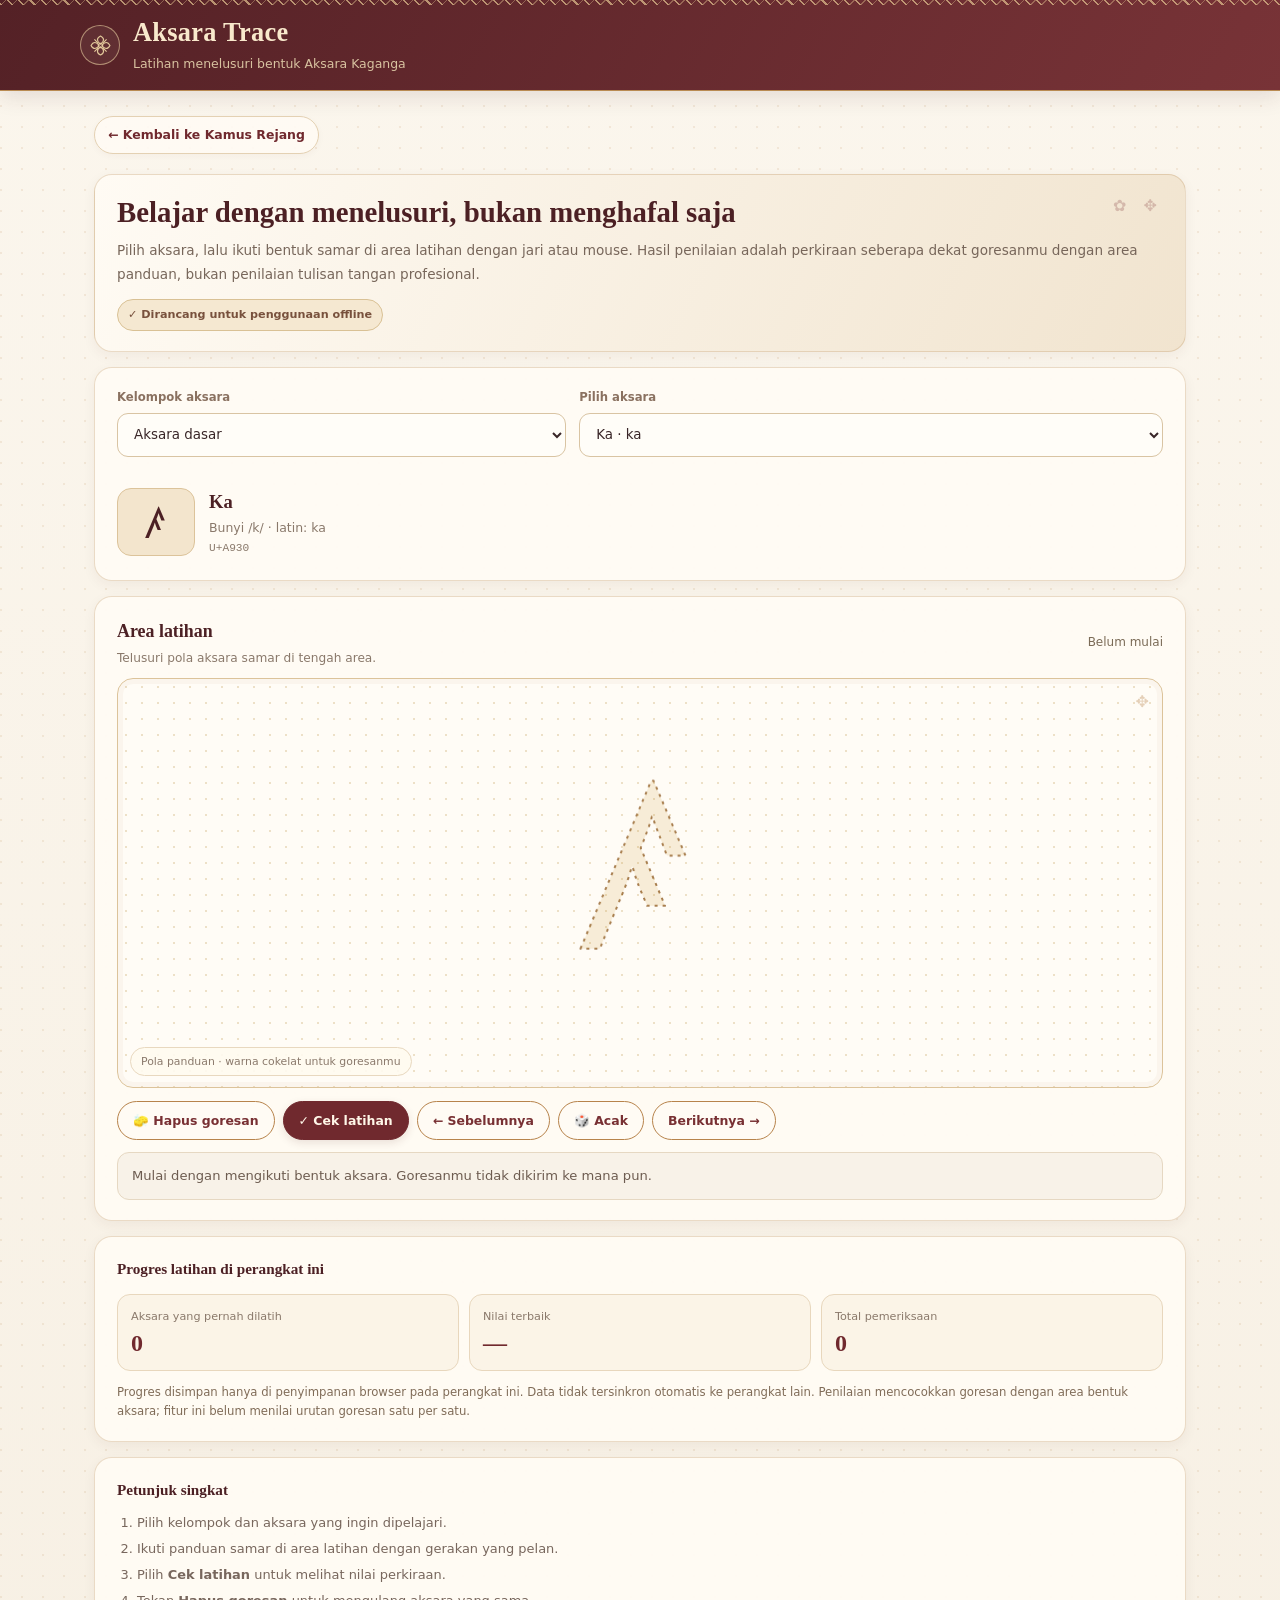
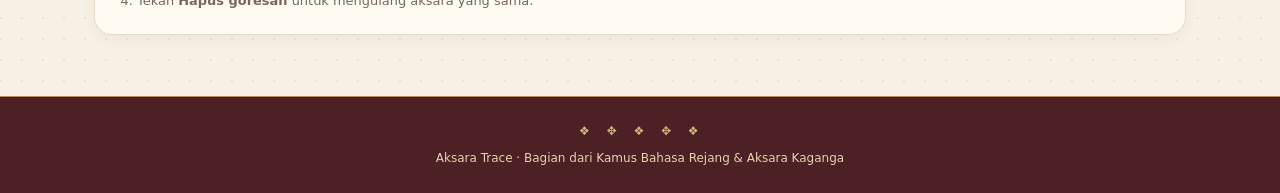
==== commit 54898013: "Add files via upload" ====
--- a/trace.html
+++ b/trace.html
@@ -5,11 +5,11 @@
 <meta name="viewport" content="width=device-width, initial-scale=1, viewport-fit=cover">
 <meta name="theme-color" content="#552124">
 <meta name="description" content="Latihan menelusuri bentuk aksara Kaganga Rejang dengan jari atau mouse. Bisa digunakan secara offline setelah aset tersimpan.">
-<link rel="manifest" href="/kamus-bahasa-rejang/manifest.json">
-<link rel="icon" type="image/png" sizes="192x192" href="/kamus-bahasa-rejang/icons/icon-192.png">
+<link rel="manifest" href="./manifest.json">
+<link rel="icon" type="image/png" sizes="192x192" href="./icons/icon-192.png">
 <title>Aksara Trace · Kamus Bahasa Rejang & Kaganga</title>
 <style>
-@import url('https://fonts.googleapis.com/css2?family=Noto+Sans+Rejang&family=Poppins:wght@300;400;500;600;700&display=swap');
+@import url('https://fonts.googleapis.com/css2?family=Noto+Sans+Rejang&display=swap');
 :root{--brown-dark:#3D1A00;--brown:#7B3F00;--gold:#C8922A;--gold-light:#F0C060;--cream:#FDF6E3;--white:#fff;--muted:#6B7280;--line:#E5D5BC;--green:#15803d;--red:#b91c1c;}
 *{box-sizing:border-box}html{color-scheme:light}body{margin:0;min-height:100vh;background:var(--cream);color:var(--brown-dark);font-family:'Poppins',sans-serif}
 a{color:inherit}.topbar{background:linear-gradient(135deg,var(--brown-dark),var(--brown));color:var(--gold-light);padding:17px max(16px,calc((100vw - 960px)/2));box-shadow:0 4px 18px #3d1a0026}.topbar-inner{max-width:960px;margin:auto;display:flex;gap:14px;align-items:center}.logo{font-size:2rem}.title h1{font-size:clamp(1.2rem,4vw,1.65rem);line-height:1.2;margin:0;font-weight:700}.title p{font-size:.8rem;margin:5px 0 0;color:#f7e7c1}.top-links{max-width:960px;margin:0 auto;padding:10px 14px 0}.backlink{display:inline-flex;align-items:center;gap:7px;padding:8px 12px;border:1px solid var(--line);border-radius:10px;background:#fff;text-decoration:none;font-size:.82rem;font-weight:600;color:var(--brown)}main{max-width:960px;margin:0 auto;padding:16px 14px 32px}.intro,.panel{background:var(--white);border:1px solid #f0e4d2;border-radius:17px;padding:18px;box-shadow:0 3px 14px #3d1a000d;margin-bottom:14px}.intro{background:linear-gradient(130deg,#fff,#fffaf0)}.intro h2{font-size:1.05rem;margin:0 0 6px}.intro p{font-size:.85rem;line-height:1.7;color:#665548;margin:0}.pill{display:inline-block;margin-top:10px;border-radius:99px;background:#f9edcf;color:#79500b;padding:4px 9px;font-size:.72rem;font-weight:600}.controls{display:grid;grid-template-columns:1fr 1.4fr;gap:12px}.field label{display:block;font-size:.77rem;font-weight:700;color:#705745;margin-bottom:6px}.field select{width:100%;padding:11px 12px;border:2px solid var(--line);background:#fffaf0;border-radius:10px;font:inherit;font-size:.88rem;color:var(--brown-dark);outline-offset:2px}.target-row{display:flex;align-items:center;gap:14px;margin-top:16px}.target-symbol{font-family:'Noto Sans Rejang',serif;font-size:2.6rem;line-height:1.35;min-width:78px;text-align:center;background:#fff8e7;border:1px solid #f2ddaf;border-radius:13px;padding:4px}.target-meta{min-width:0}.target-meta strong{display:block;font-size:1rem}.target-meta span{display:block;color:var(--muted);font-size:.8rem;margin-top:2px}.unicode{font-family:ui-monospace,SFMono-Regular,Consolas,monospace!important;font-size:.7rem!important}.stage-head{display:flex;align-items:center;justify-content:space-between;gap:12px;flex-wrap:wrap;margin-bottom:10px}.stage-head h3{font-size:.95rem;margin:0}.stage-head p{font-size:.74rem;color:var(--muted);margin:3px 0 0}.trace-stage{position:relative;height:320px;width:100%;overflow:hidden;border:2px solid #ead6ad;border-radius:14px;background:radial-gradient(circle at center,#fffdf7,#fff8e9);touch-action:none;user-select:none;-webkit-user-select:none}.trace-stage canvas{position:absolute;inset:0;display:block;width:100%;height:100%;touch-action:none}.trace-stage .stage-label{pointer-events:none;position:absolute;bottom:10px;left:12px;z-index:3;background:#ffffffcf;border:1px solid #eadfc9;border-radius:8px;padding:4px 8px;color:#826d59;font-size:.68rem}.actions{display:flex;flex-wrap:wrap;gap:8px;margin-top:12px}.btn{appearance:none;display:inline-flex;justify-content:center;align-items:center;gap:6px;border:0;border-radius:10px;padding:10px 13px;font:600 .82rem 'Poppins',sans-serif;cursor:pointer;transition:transform .12s,background .12s}.btn:active{transform:scale(.98)}.btn-primary{background:var(--gold);color:#fff}.btn-primary:hover{background:var(--brown)}.btn-outline{background:#fff;border:1px solid #d8bd8d;color:var(--brown)}.btn-outline:hover{background:#fff3d8}.btn:focus-visible,select:focus-visible,a:focus-visible{outline:3px solid #e4ae39;outline-offset:2px}.feedback{min-height:48px;margin-top:12px;border-radius:11px;background:#f8f5ef;border:1px solid #ece1d0;padding:10px 12px;font-size:.82rem;line-height:1.5;color:#5e4c3d}.feedback.good{background:#f0fdf4;color:#166534;border-color:#bbf7d0}.feedback.need{background:#fff7ed;color:#9a3412;border-color:#fed7aa}.progress-grid{display:grid;grid-template-columns:repeat(3,1fr);gap:9px}.stat{background:#fffaf0;border:1px solid #eee0c7;border-radius:12px;padding:12px}.stat span{display:block;font-size:.7rem;color:var(--muted)}.stat strong{display:block;margin-top:2px;font-size:1.15rem;color:var(--brown)}.help{margin:0;padding-left:19px;color:#655547;font-size:.8rem;line-height:1.8}.note{font-size:.73rem!important;color:#806c58!important;line-height:1.6!important;margin:12px 0 0!important}.footer{text-align:center;padding:8px 14px 24px;color:#8b7864;font-size:.72rem}.font-warning{display:none;margin-top:10px;font-size:.75rem;color:#9a3412;line-height:1.6}.font-warning.show{display:block}
@@ -71,10 +71,11 @@
 @media(max-width:560px){.topbar{padding:21px 14px 17px}.topbar-inner{gap:10px}.logo{width:38px;height:38px;flex-basis:38px}.logo svg{width:25px;height:25px}.title h1{font-size:1.22rem}.title p{font-size:.73rem}.top-links{padding:0 12px}.intro{padding:19px 16px}.intro::after{right:15px;top:12px}.panel{padding:15px}.trace-stage{height:290px}.target-row{align-items:flex-start}.btn{flex:1 1 calc(50% - 8px)}.progress-grid{gap:7px}.stat{padding:10px}}
 
 </style>
+<link rel="stylesheet" href="./styles.css">
 </head>
-<body>
+<body class="trace-body">
 <header class="topbar"><div class="topbar-inner"><div class="logo" aria-label="Motif Rafflesia Bengkulu" title="Motif Rafflesia Bengkulu"><svg viewBox="0 0 40 40" aria-hidden="true"><g fill="none" stroke="currentColor" stroke-width="1.7" stroke-linejoin="round"><path d="M20 6 C14 9 14 14 20 18 C26 14 26 9 20 6Z"/><path d="M34 20 C31 14 26 14 22 20 C26 26 31 26 34 20Z"/><path d="M20 34 C26 31 26 26 20 22 C14 26 14 31 20 34Z"/><path d="M6 20 C9 26 14 26 18 20 C14 14 9 14 6 20Z"/><path d="M11 11 L16 16 M29 11 L24 16 M29 29 L24 24 M11 29 L16 24"/><circle cx="20" cy="20" r="3.2"/></g></svg></div><div class="title"><h1>Aksara Trace</h1><p>Latihan menelusuri bentuk Aksara Kaganga</p></div></div></header>
-<div class="top-links"><a class="backlink" href="/kamus-bahasa-rejang/">← Kembali ke Kamus Rejang</a></div>
+<div class="top-links"><a class="backlink" href="./">← Kembali ke Kamus Rejang</a></div>
 <main>
   <section class="intro">
     <h2>Belajar dengan menelusuri, bukan menghafal saja</h2>
@@ -451,5 +452,13 @@
   document.fonts.ready.then(() => drawGuide()).catch(() => drawGuide());
 }
 </script>
+
+<script>
+if ("serviceWorker" in navigator) {
+  window.addEventListener("load", () => {
+    navigator.serviceWorker.register("./sw.js", {scope:"./"}).catch(err => console.warn("PWA offline belum aktif:", err));
+  });
+}
+</script>
 </body>
 </html>
--- a/styles.css
+++ b/styles.css
@@ -0,0 +1,278 @@
+@import url('https://fonts.googleapis.com/css2?family=Noto+Sans+Rejang&display=swap');
+/* Rejang Heritage UI — local stylesheet, no framework or runtime dependency. */
+:root{
+  --paper:#F7F0E4; --paper-deep:#EEE1CC; --surface:#FFFBF4; --surface-2:#F7EEDD;
+  --ink:#392628; --ink-soft:#78675D; --wine:#70292E; --wine-dark:#4C2024;
+  --rust:#A64C3E; --gold:#B98B52; --gold-light:#E3C99B; --sage:#7D9277; --sage-pale:#E4E9DE;
+  --line:#E4D1B3; --line-strong:#D4B78C; --white:#FFFDF8;
+  --shadow-sm:0 4px 13px rgba(68,35,31,.055); --shadow-md:0 14px 38px rgba(68,35,31,.09);
+  --radius-sm:12px; --radius-md:18px; --radius-lg:26px;
+}
+html{scroll-behavior:smooth;background:var(--paper)}
+body{font-family:system-ui,-apple-system,BlinkMacSystemFont,"Segoe UI",sans-serif;color:var(--ink);background:radial-gradient(circle at 1px 1px,rgba(185,139,82,.14) 1px,transparent 1.6px) 0 0/21px 21px,linear-gradient(180deg,#FBF6ED 0%,var(--paper) 100%);line-height:1.6}
+button,input,select,textarea{font:inherit}
+button,a,select{-webkit-tap-highlight-color:transparent}
+button:focus-visible,a:focus-visible,input:focus-visible,select:focus-visible,textarea:focus-visible{outline:3px solid rgba(185,139,82,.55);outline-offset:3px}
+.app-header{position:sticky;top:0;z-index:100;background:rgba(76,32,36,.98);color:#F8E8C9;border-bottom:1px solid #A9764C;box-shadow:0 8px 25px rgba(64,29,31,.12);padding:0 max(18px,calc((100vw - 1240px)/2));backdrop-filter:blur(12px)}
+.app-header::before{content:"";position:absolute;inset:0 0 auto;height:5px;background:repeating-linear-gradient(45deg,rgba(231,201,148,.9) 0 1.5px,transparent 1.5px 8px),repeating-linear-gradient(-45deg,rgba(231,201,148,.5) 0 1px,transparent 1px 8px);opacity:.72;pointer-events:none}
+.header-top{width:100%;max-width:1240px;min-height:78px;margin:0 auto;padding:14px 0 8px;display:flex;gap:13px;align-items:center}
+.logo{width:40px;height:40px;flex:0 0 40px;display:grid;place-items:center;border-radius:50%;border:1px solid rgba(227,201,155,.62);background:rgba(255,250,235,.06);color:var(--gold-light)}
+.logo svg{width:27px;height:27px}
+.header-title{min-width:0}
+.header-title h1{font-family:Georgia,"Times New Roman",serif;font-size:clamp(1.02rem,1.75vw,1.38rem);line-height:1.2;letter-spacing:.005em;color:#F9E9CC;font-weight:700}
+.header-title p{font-size:.7rem;line-height:1.4;color:#D8C2A0;margin-top:4px}
+.kaganga-display{font-family:"Noto Sans Rejang",serif;color:#D8B680;font-size:.92rem;letter-spacing:.2em;opacity:.72;margin-top:2px;line-height:1.2}
+.app-header nav{width:100%;max-width:1240px;margin:0 auto;display:flex;align-items:stretch;gap:5px;overflow-x:auto;scrollbar-width:none;padding:0 0 0;}
+.app-header nav::-webkit-scrollbar{display:none}
+.app-header nav button{position:relative;display:inline-flex;align-items:center;justify-content:center;gap:7px;flex:0 0 auto;background:transparent;border:0;border-bottom:2px solid transparent;border-radius:10px 10px 0 0;color:#E4D0AE;padding:11px 13px 12px;white-space:nowrap;font-size:.79rem;font-weight:600;cursor:pointer;transition:background .18s ease,color .18s ease,border-color .18s ease}
+.app-header nav button:hover{color:#FFF7E9;background:rgba(255,247,228,.075)}
+.app-header nav button.aktif{color:#FFF8EA;background:rgba(255,244,220,.085);border-bottom-color:#DCB778}
+.nav-symbol{display:inline-grid;place-items:center;min-width:17px;font-family:Georgia,serif;font-size:1.05rem;color:#E3C18A;line-height:1}
+.kaganga-nav{font-family:"Noto Sans Rejang",serif;font-size:1.15rem}
+.app-main{max-width:1240px;min-height:62vh;margin:0 auto;padding:28px 22px 42px}
+.tab-panel{display:none}
+.tab-panel.aktif{display:block;animation:panel-in .24s ease-out both}
+@keyframes panel-in{from{opacity:0;transform:translateY(7px)}to{opacity:1;transform:translateY(0)}}
+/* Home */
+.home-hero{position:relative;display:grid;grid-template-columns:minmax(0,1.15fr) minmax(260px,.85fr);align-items:center;gap:26px;min-height:350px;padding:37px 42px 39px;border:1px solid var(--line-strong);border-radius:var(--radius-lg);overflow:hidden;isolation:isolate;background:linear-gradient(115deg,rgba(255,252,246,.98) 0%,rgba(250,241,225,.98) 65%,rgba(235,226,205,.92) 100%);box-shadow:var(--shadow-md)}
+.home-hero::before{content:"";position:absolute;inset:9px;border:1px solid rgba(185,139,82,.28);border-radius:20px;pointer-events:none;z-index:-1}
+.home-hero::after{content:"";position:absolute;right:-70px;top:-100px;width:380px;height:380px;border-radius:50%;border:1px solid rgba(185,139,82,.12);box-shadow:0 0 0 22px rgba(185,139,82,.035),0 0 0 48px rgba(185,139,82,.025);pointer-events:none;z-index:-1}
+.hero-copy{position:relative;z-index:3;max-width:650px}
+.hero-kicker,.section-eyebrow{display:inline-flex;align-items:center;gap:9px;color:#9A6845;font-size:.68rem;font-weight:800;letter-spacing:.18em;text-transform:uppercase}
+.kicker-flower{display:inline-grid;place-items:center;width:24px;height:24px;border:1px solid #D5B07A;border-radius:50%;color:var(--rust);font-size:.9rem;letter-spacing:0}
+.hero-copy h2{margin:14px 0 13px;color:var(--wine-dark);font-family:Georgia,"Times New Roman",serif;font-size:clamp(2.35rem,4.6vw,4rem);line-height:1.04;letter-spacing:-.045em;font-weight:700;max-width:690px}
+.hero-copy h2 em{font-weight:500;color:var(--wine);font-style:italic}
+.hero-lead{max-width:570px;color:#74635A;font-size:.97rem;line-height:1.8}
+.hero-actions{display:flex;align-items:center;gap:10px;flex-wrap:wrap;margin-top:23px}
+.action-primary,.action-secondary{display:inline-flex;align-items:center;justify-content:center;gap:9px;min-height:45px;padding:11px 18px;border-radius:999px;font-weight:700;font-size:.84rem;text-decoration:none;cursor:pointer;transition:transform .18s ease,box-shadow .18s ease,background .18s ease}
+.action-primary{border:1px solid var(--wine);background:var(--wine);color:#FFF7E8;box-shadow:0 6px 13px rgba(112,41,46,.15)}
+.action-primary:hover{background:var(--wine-dark);transform:translateY(-2px);box-shadow:0 9px 20px rgba(112,41,46,.2)}
+.action-secondary{border:1px solid var(--gold);background:rgba(255,251,242,.65);color:var(--wine)}
+.action-secondary:hover{background:#F2E2C7;transform:translateY(-2px)}
+.hero-note{display:flex;align-items:center;gap:8px;margin-top:22px;color:#867365;font-size:.73rem}
+.status-dot{width:7px;height:7px;border-radius:50%;background:#789174;box-shadow:0 0 0 4px rgba(125,146,119,.14)}
+.hero-art{position:relative;min-height:258px;display:flex;align-items:center;justify-content:center;isolation:isolate}
+.hero-art::before{content:"";position:absolute;width:220px;height:220px;border-radius:46% 54% 48% 52%;background:linear-gradient(145deg,#E7EADB,#D9E1D2);transform:rotate(-15deg);z-index:-2;opacity:.93}
+.hero-art::after{content:"";position:absolute;bottom:23px;right:8%;width:190px;height:60px;border-radius:50%;background:rgba(104,119,81,.13);filter:blur(12px);z-index:-1}
+.hero-ring{position:absolute;border:1px solid rgba(185,139,82,.45);border-radius:50%;pointer-events:none}
+.hero-ring-one{width:274px;height:274px}
+.hero-ring-two{width:304px;height:304px;border-style:dashed;opacity:.5}
+.rafflesia-art{width:min(100%,218px);height:auto;filter:drop-shadow(0 12px 10px rgba(75,48,37,.12));transform:translateY(-7px);z-index:2}
+.hero-glyph{position:absolute;font-family:"Noto Sans Rejang",serif;color:var(--wine);opacity:.4;font-size:2rem;z-index:3}
+.glyph-a{top:5%;left:13%}.glyph-b{right:9%;top:20%;font-size:1.55rem}.glyph-c{bottom:12%;left:10%;font-size:1.65rem}
+.hero-art-caption{position:absolute;bottom:0;right:0;display:flex;flex-direction:column;gap:1px;align-items:flex-end;color:#6D5347}
+.hero-art-caption span{font-size:.55rem;letter-spacing:.18em;font-weight:800;color:#9D714C}
+.hero-art-caption strong{font-family:Georgia,"Times New Roman",serif;font-size:.94rem;color:#6D3434}
+.hero-art-caption small{font-size:.65rem;color:#8C7B6A}
+.hero-art-ornament{position:absolute;left:50%;top:4%;transform:translateX(-50%);color:#B88E58;letter-spacing:.2em;font-size:.8rem}
+.hero-border-pattern{position:absolute;bottom:0;left:0;right:0;height:13px;border-top:1px solid #B58A53;background:repeating-linear-gradient(45deg,transparent 0 7px,rgba(112,41,46,.5) 7px 8px,transparent 8px 14px),repeating-linear-gradient(-45deg,transparent 0 7px,rgba(185,139,82,.38) 7px 8px,transparent 8px 14px);opacity:.85}
+.home-stats{display:grid;grid-template-columns:repeat(4,minmax(0,1fr));gap:13px;margin:18px 0 39px}
+.home-stat{display:flex;align-items:center;gap:12px;min-height:80px;padding:14px 17px;border:1px solid var(--line);border-radius:16px;background:rgba(255,251,244,.79);box-shadow:var(--shadow-sm)}
+.home-stat-symbol{display:grid;place-items:center;width:39px;height:39px;flex:0 0 39px;border-radius:12px;border:1px solid #E2CDA8;background:#F5E8D0;color:var(--wine);font-family:Georgia,serif;font-size:1.35rem}
+.home-stat div{display:flex;flex-direction:column;min-width:0}
+.home-stat strong{font-family:Georgia,"Times New Roman",serif;color:var(--wine);font-size:1.28rem;line-height:1.25}
+.home-stat span:last-child{color:#867367;font-size:.72rem}
+.explore-section{margin-top:8px}
+.section-heading-row{display:flex;justify-content:space-between;align-items:end;gap:14px;margin-bottom:17px}
+.section-heading-row h3{margin-top:4px;font-family:Georgia,"Times New Roman",serif;color:var(--wine-dark);font-size:clamp(1.55rem,3vw,2.05rem);line-height:1.15}
+.section-heading-row p{margin-top:5px;color:var(--ink-soft);font-size:.86rem}
+.heading-floret{font-size:1.9rem;color:#C59B66;opacity:.75;padding:0 8px 6px}
+.feature-grid{display:grid;grid-template-columns:repeat(3,minmax(0,1fr));gap:14px}
+.feature-card{position:relative;display:flex;flex-direction:column;align-items:flex-start;min-height:207px;padding:21px 21px 18px;border:1px solid var(--line);border-radius:18px;background:rgba(255,251,244,.9);color:var(--ink);text-align:left;text-decoration:none;cursor:pointer;box-shadow:var(--shadow-sm);overflow:hidden;transition:transform .18s ease,border-color .18s ease,box-shadow .18s ease}
+.feature-card::after{content:"✥";position:absolute;top:13px;right:16px;color:#D1B17D;opacity:.58;font-size:1rem}
+.feature-card:hover{transform:translateY(-4px);border-color:#C8A36E;box-shadow:var(--shadow-md)}
+.feature-card-featured{background:linear-gradient(145deg,#FFF9EF,#F3E5D0);border-color:#D8BC91}
+.feature-symbol{display:grid;place-items:center;width:46px;height:46px;border-radius:14px;background:#F0E0C8;border:1px solid #E1C59A;color:var(--wine);font-family:Georgia,"Times New Roman",serif;font-size:1.75rem;line-height:1;margin-bottom:15px}
+.kaganga-symbol{font-family:"Noto Sans Rejang",serif;font-size:1.65rem}
+.feature-title{font-family:Georgia,"Times New Roman",serif;color:var(--wine-dark);font-size:1.17rem;font-weight:700;line-height:1.25}
+.feature-desc{margin-top:7px;color:#7A6A5F;font-size:.8rem;line-height:1.65;max-width:360px}
+.feature-link{display:inline-flex;gap:9px;align-items:center;margin-top:auto;padding-top:15px;color:#8B4540;font-weight:750;font-size:.75rem}
+.feature-link b{font-size:1.05rem;transition:transform .18s ease}
+.feature-card:hover .feature-link b{transform:translate(2px,-2px)}
+.home-bottom-note,.culture-editorial-note{display:flex;align-items:center;gap:15px;margin-top:24px;padding:18px 21px;border:1px solid #DCC9A6;border-radius:16px;background:linear-gradient(100deg,rgba(237,232,216,.8),rgba(255,250,241,.86))}
+.note-flower,.editorial-symbol{display:grid;place-items:center;flex:0 0 40px;width:40px;height:40px;border:1px solid #D0B080;border-radius:50%;color:var(--rust);font-size:1.35rem}
+.home-bottom-note strong,.culture-editorial-note strong{font-family:Georgia,"Times New Roman",serif;color:var(--wine);font-size:1rem}
+.home-bottom-note p,.culture-editorial-note p{font-size:.78rem;color:#7B6A5F;margin-top:3px;line-height:1.65}
+.note-glyph{margin-left:auto;white-space:nowrap;font-family:"Noto Sans Rejang",serif;letter-spacing:.12em;font-size:1.2rem;color:#B48A55;opacity:.8}
+/* Shared page headers */
+.page-heading{display:flex;align-items:center;justify-content:space-between;gap:18px;margin:3px 0 22px;padding:3px 2px 17px;border-bottom:1px solid #DCC5A0}
+.page-heading h2{font-family:Georgia,"Times New Roman",serif;font-size:clamp(1.8rem,3.3vw,2.55rem);letter-spacing:-.025em;line-height:1.12;color:var(--wine-dark);margin:5px 0 7px}
+.page-heading p{font-size:.87rem;color:#7A6A5F;line-height:1.7;max-width:800px}
+.heading-emblem{display:grid;place-items:center;width:62px;height:62px;flex:0 0 62px;border:1px solid #DABF93;border-radius:19px;background:#F2E5D1;color:var(--wine);font-family:Georgia,serif;font-size:2rem}
+/* Dictionary */
+.search-area,.kaganga-section,.converter-box,.kuis-card,.word-card,.stats-bar .stat-chip,.info-banner,.trans-box{border:1px solid rgba(190,151,99,.32);box-shadow:var(--shadow-sm);border-radius:18px}
+.search-area,.kaganga-section,.converter-box,.kuis-card{background:rgba(255,251,244,.96);padding:22px}
+.search-area{position:relative;overflow:hidden;margin-bottom:18px}
+.search-area::after{content:"✥";position:absolute;top:12px;right:16px;color:rgba(185,139,82,.42);font-size:1rem;pointer-events:none}
+.search-row{display:flex;align-items:center;gap:10px;flex-wrap:wrap;margin-bottom:13px}
+.search-input{min-height:48px;min-width:200px;flex:1;border:1px solid #D9C4A3;border-radius:12px;padding:12px 15px;font-family:inherit;font-size:.91rem;outline:none;transition:border-color .18s,box-shadow .18s;background:#FFFDF8;color:var(--ink)}
+.search-input:focus{border-color:var(--gold);box-shadow:0 0 0 4px rgba(185,139,82,.12);background:#fff}
+select{min-height:44px;border:1px solid #D9C4A3;border-radius:11px;padding:9px 12px;font-family:inherit;font-size:.82rem;background:#FFFDF8;color:var(--ink);outline:none;cursor:pointer}
+select:focus{border-color:var(--gold)}
+.filter-label{font-size:.74rem;font-weight:750;color:#8C7868;margin-bottom:8px;letter-spacing:.04em}
+.chip-group{display:flex;gap:7px;flex-wrap:wrap}
+.chip{padding:7px 12px;border-radius:999px;font-size:.73rem;font-weight:650;border:1px solid #E1D0B5;background:#FCF6EB;color:#756357;cursor:pointer;transition:all .15s ease}
+.chip:hover,.chip.aktif{background:var(--wine);border-color:var(--wine);color:#FFF6E4}
+.stats-bar{display:grid;grid-template-columns:repeat(4,minmax(0,1fr));gap:11px;flex-wrap:wrap;margin:0 0 17px}
+.stat-chip{background:#FFFAF1!important;border:1px solid #E4D2B6;font-size:.74rem;color:#796357!important;border-radius:14px;padding:12px 15px;min-width:0}
+.stat-chip span{font-family:Georgia,"Times New Roman",serif;font-size:1.35rem;font-weight:700;color:var(--wine)!important;display:block}
+.results-count{font-size:.76rem;color:#8A796B;margin:8px 0 11px}
+.word-grid{display:grid;grid-template-columns:repeat(2,minmax(0,1fr));gap:13px}
+.word-card{position:relative;background:rgba(255,251,244,.96);border-left:3px solid var(--gold);padding:17px 17px 15px;border-radius:15px;transition:transform .18s,border-color .18s,box-shadow .18s}
+.word-card:hover{transform:translateY(-2px);box-shadow:var(--shadow-md);border-left-color:var(--wine)}
+.word-header{display:flex;align-items:flex-start;gap:10px;margin-bottom:7px;flex-wrap:wrap}
+.word-indonesia{font-family:Georgia,"Times New Roman",serif;font-size:1.18rem;font-weight:700;color:var(--wine-dark)}
+.word-english{font-size:.79rem;color:#8A796B;font-style:italic;margin-top:1px}
+.word-badges{display:flex;gap:5px;flex-wrap:wrap;margin-bottom:11px}
+.word-kategori{display:inline-block;font-size:.66rem;padding:4px 9px;background:#F1E2C9;color:#7A3535;border-radius:999px;font-weight:750}
+.badge-sumber{display:inline-block;background:#294B68;color:#fff;border-radius:999px;padding:3px 8px;font-size:.62rem;font-weight:700;margin-left:4px;vertical-align:middle}
+.berendo-entry{border-left-color:#53718B}.berendo-entry .dialek-kata{color:var(--wine-dark)}
+.dialek-grid{display:grid;grid-template-columns:repeat(auto-fit,minmax(135px,1fr));gap:8px}
+.dialek-item{background:#F7EEDF;border:1px solid rgba(190,151,99,.15);border-radius:11px;padding:10px 11px;min-width:0}
+.dialek-nama{font-size:.62rem;font-weight:800;color:#8A796B;text-transform:uppercase;letter-spacing:.05em;margin-bottom:4px}
+.dialek-kata{font-size:.9rem;font-weight:700;color:#71363A;overflow-wrap:anywhere}
+.dialek-kaganga{font-family:"Noto Sans Rejang",serif;font-size:1.17rem;color:#874044;margin-top:2px;line-height:1.7;overflow-wrap:anywhere}
+.dialek-ipa{font-size:.67rem;color:#8C7B6D;font-style:italic;margin-top:2px}
+.empty-state{text-align:center;padding:32px;color:#817064;background:rgba(255,251,244,.65);border:1px dashed #D8C29E;border-radius:14px;grid-column:1/-1}
+.empty-state .icon{font-size:2.4rem;margin-bottom:10px}
+/* Kaganga and converter */
+.subsection-title{font-family:Georgia,"Times New Roman",serif;font-size:1.12rem;font-weight:700;color:var(--wine);margin-bottom:14px;padding-bottom:10px;border-bottom:1px solid #DAB77E;display:flex;align-items:center;gap:8px}
+.subsection-title::after{content:"✥";font-family:serif;color:#B7834B;font-size:.85rem;margin-left:auto}
+.kaganga-section{margin-bottom:18px}
+.char-grid{display:grid;grid-template-columns:repeat(auto-fill,minmax(108px,1fr));gap:10px;margin-bottom:22px}
+.char-card{background:#FAF3E6;border:1px solid #E8D8BF;border-radius:14px;padding:13px 8px;text-align:center;cursor:pointer;transition:all .15s;position:relative}
+.char-card:hover{background:#F1E0C5;border-color:#C39559;transform:translateY(-2px)}
+.char-big{font-family:"Noto Sans Rejang",serif;font-size:2.35rem;color:#562326;line-height:1.4;display:block}
+.char-latin{font-size:.82rem;font-weight:750;color:#783033;margin-top:3px}
+.char-nama{font-size:.67rem;color:#88776A;margin-top:1px}
+.char-unicode{font-size:.61rem;color:#AA9A8A;margin-top:2px;font-family:ui-monospace,monospace}
+.char-contoh{display:none;position:absolute;bottom:calc(100% + 8px);left:50%;transform:translateX(-50%);background:var(--wine-dark);color:#fff;padding:8px 12px;border-radius:8px;font-size:.7rem;white-space:nowrap;z-index:10;line-height:1.5;min-width:160px;text-align:left;pointer-events:none}
+.char-contoh::after{content:"";position:absolute;top:100%;left:50%;transform:translateX(-50%);border:6px solid transparent;border-top-color:var(--wine-dark)}
+.char-card:hover .char-contoh{display:block}
+.info-banner{background:linear-gradient(120deg,#542126,#7B3437);color:#F7E5C5;position:relative;overflow:hidden;padding:22px 24px;margin-bottom:18px}
+.info-banner::after{content:"✿　✥";position:absolute;right:22px;bottom:8px;color:rgba(229,191,130,.23);font-size:1rem;letter-spacing:5px}
+.info-banner h3{font-family:Georgia,"Times New Roman",serif;font-size:1.35rem;color:#F8E7C8;margin-bottom:6px}
+.info-banner p{font-size:.82rem;color:#F2DEC0;line-height:1.7;max-width:780px}
+.converter-box{margin-bottom:18px}
+.converter-cols{display:grid;grid-template-columns:minmax(0,1fr) 36px minmax(0,1fr);gap:13px;align-items:start}
+.converter-label{font-size:.72rem;font-weight:800;color:#8A7160;margin-bottom:7px;text-transform:uppercase;letter-spacing:.06em}
+.converter-textarea{width:100%;min-height:150px;border:1px solid #D9C4A3;border-radius:12px;padding:12px 14px;font-family:inherit;font-size:.89rem;line-height:1.6;resize:vertical;outline:none;background:#FFFDF8;color:var(--ink)}
+.converter-textarea:focus{border-color:var(--gold);box-shadow:0 0 0 4px rgba(185,139,82,.12)}
+.converter-output{font-family:"Noto Sans Rejang",serif;font-size:1.55rem;line-height:2;color:var(--wine-dark);background:#F9F0E1;border:1px solid #E0CEB2;border-radius:12px;padding:12px 14px;min-height:150px;word-break:break-word}
+.arrow-col{display:flex;align-items:center;justify-content:center;padding-top:55px;font-size:1.4rem;color:var(--gold)}
+.btn{display:inline-flex;align-items:center;justify-content:center;gap:7px;padding:9px 15px;border-radius:999px;border:1px solid transparent;cursor:pointer;font-family:inherit;font-size:.79rem;font-weight:750;transition:all .15s ease}
+.btn-primary{background:#783033;color:#FFF7E8;box-shadow:0 3px 9px rgba(86,32,35,.12)}
+.btn-primary:hover{background:#552124;box-shadow:0 5px 13px rgba(86,32,35,.18);transform:translateY(-1px)}
+.btn-outline{border:1px solid #B7834B;color:#783033;background:rgba(255,251,243,.75)}
+.btn-outline:hover{background:#F1E0C5}
+.btn-row{display:flex;gap:8px;margin-top:13px;flex-wrap:wrap}
+.rule-list{display:grid;gap:9px}
+.rule-item{display:grid;grid-template-columns:100px 1fr;gap:12px;background:#FBF4E7;border:1px solid #E9DAC3;border-radius:12px;padding:11px 13px;align-items:center}
+.rule-latin{font-size:.88rem;font-weight:750;color:#783033;font-family:ui-monospace,monospace}
+.rule-desc{font-size:.8rem;color:#76665A;line-height:1.65}
+.trans-box{background:#FBF4E7;border-color:#E6D4B8;padding:14px 16px;margin-top:12px}
+.trans-row{display:flex;align-items:flex-start;gap:12px;padding:9px 0;border-bottom:1px solid #E7DCCC}
+.trans-row:last-child{border-bottom:none}.trans-label{font-size:.72rem;font-weight:800;color:#7C393A;min-width:90px;padding-top:2px;flex-shrink:0}.trans-val{font-size:.89rem;line-height:1.9;flex:1;word-break:break-word}.trans-hit{color:#527052;font-weight:700;margin-right:4px}.trans-miss{color:#9B8A7D;font-style:italic;margin-right:4px}.trans-kaganga{font-family:"Noto Sans Rejang",serif;font-size:1.1rem}
+/* Culture page */
+.culture-intro{position:relative;display:flex;align-items:center;justify-content:space-between;gap:26px;overflow:hidden;padding:29px 33px;margin-bottom:19px;border:1px solid #DDC6A0;border-radius:23px;background:linear-gradient(108deg,#FFFAF2 0%,#F1E4CF 100%);box-shadow:var(--shadow-sm)}
+.culture-intro::after{content:"";position:absolute;right:-68px;top:-100px;width:300px;height:300px;border:1px solid rgba(185,139,82,.24);border-radius:50%;box-shadow:0 0 0 20px rgba(185,139,82,.05),0 0 0 45px rgba(185,139,82,.04)}
+.culture-intro-copy{position:relative;z-index:1;max-width:760px}.culture-intro h2{font:700 clamp(2rem,3.9vw,3.1rem)/1.1 Georgia,"Times New Roman",serif;color:var(--wine-dark);letter-spacing:-.03em;margin:7px 0 10px}.culture-intro p{color:#7B6A5F;font-size:.88rem;line-height:1.8;max-width:720px}
+.culture-mark{position:relative;z-index:1;display:grid;place-items:center;flex:0 0 160px;width:160px;height:130px;border-left:1px solid rgba(185,139,82,.35);color:#8A4540}.culture-mark-glyph{font-family:"Noto Sans Rejang",serif;font-size:1.7rem;letter-spacing:.15em}.culture-floret{color:#B67A4C;font-size:2.2rem;line-height:1}.culture-mark-line{color:#B78A55;font-size:.8rem;letter-spacing:.15em}
+.culture-grid{display:grid;grid-template-columns:repeat(3,minmax(0,1fr));gap:14px}
+.culture-card{overflow:hidden;min-width:0;border:1px solid var(--line);border-radius:17px;background:rgba(255,251,244,.94);box-shadow:var(--shadow-sm);transition:transform .18s ease,box-shadow .18s ease}
+.culture-card:hover{transform:translateY(-3px);box-shadow:var(--shadow-md)}
+.culture-card-wide{grid-column:span 2;display:grid;grid-template-columns:.8fr 1fr;align-items:stretch}
+.culture-card-art{position:relative;display:flex;align-items:center;justify-content:center;min-height:155px;overflow:hidden;background:linear-gradient(135deg,#E8E6D8,#DCE4D7)}
+.culture-card-body{padding:17px 18px 18px}.culture-tag{display:inline-block;color:#936B43;font-size:.6rem;letter-spacing:.15em;font-weight:850}.culture-card h3{font:700 1.12rem/1.25 Georgia,"Times New Roman",serif;color:var(--wine-dark);margin:5px 0 8px}.culture-card p{font-size:.78rem;color:#7A6A5F;line-height:1.7}.culture-source-note{display:block;margin-top:11px;color:#95816F;font-size:.67rem;line-height:1.55}
+.text-action{display:inline-flex;align-items:center;gap:8px;margin-top:12px;padding:0;border:0;background:none;color:#8B4540;font-size:.75rem;font-weight:800;cursor:pointer}.text-action:hover{text-decoration:underline}.text-action span{font-size:1rem}
+.art-script{background:linear-gradient(135deg,#713137,#4E2427);color:#E9CC97;gap:20px;font-family:"Noto Sans Rejang",serif;font-size:2.4rem}.art-script::after{content:"";position:absolute;inset:8px;border:1px solid rgba(231,201,148,.38);pointer-events:none}.art-script span{position:relative;z-index:1}.art-script i{position:absolute;right:15px;bottom:7px;font-family:Georgia,serif;font-style:normal;font-size:1.1rem;opacity:.6}
+.art-landscape{background:linear-gradient(180deg,#E3E9E2 0%,#E9E1CE 100%)}.sun-disc{position:absolute;top:20px;right:27px;width:26px;height:26px;background:#D6B77D;border-radius:50%;opacity:.85}.hill{position:absolute;bottom:-32px;width:130%;height:130px;border-radius:48% 52% 0 0}.hill-back{background:#A4B4A0;transform:rotate(-9deg);left:-20px}.hill-front{height:94px;background:#667E6B;transform:rotate(9deg);right:-36px;bottom:-45px}.hill-front::before{content:"";position:absolute;left:23%;top:22px;width:110px;height:60px;border-top:2px solid rgba(241,230,204,.52);transform:rotate(-15deg)}
+.art-ornament{background:#F2E5CF;color:#A77E4C;flex-direction:column;gap:0}.art-ornament::before,.art-ornament::after{content:"";position:absolute;width:75%;height:1px;background:#C4A06C}.art-ornament::before{top:28px}.art-ornament::after{bottom:28px}.art-ornament span{font-family:Georgia,serif;font-size:1.7rem;line-height:1.25}.art-ornament small{font-size:.5rem;letter-spacing:.18em;margin-top:4px;color:#8B6B4B}
+.art-rafflesia{background:linear-gradient(145deg,#DFE7D9,#F1E6D4)}.tiny-flower{display:grid;place-items:center;width:73px;height:73px;border-radius:50%;background:#A54A40;color:#F6DAB0;font-size:2rem;border:5px dotted rgba(255,232,186,.65);box-shadow:0 0 0 13px rgba(165,74,64,.08)}.leaf-spray{position:absolute;right:18%;bottom:17px;color:#71856C;font-size:3.3rem;transform:rotate(-22deg)}.art-caption{position:absolute;bottom:14px;left:13px;font-size:.48rem;letter-spacing:.14em;color:#65775D}
+.art-home{background:linear-gradient(145deg,#F2E5CE,#E6D3B2);flex-direction:column;color:#864642}.art-home span{font-family:Georgia,serif;font-size:4rem}.art-home i{font-size:.75rem;letter-spacing:.2em;font-style:normal;color:#BA8D54}
+.art-notes{background:linear-gradient(145deg,#F8EDE0,#ECDAC2);display:grid;grid-template-columns:auto auto;justify-content:center;gap:4px 15px;padding:15px;color:#8A4540}.art-notes span:first-child{grid-row:span 3;align-self:start;font:3.8rem Georgia,serif;color:#C69B66}.art-notes span:not(:first-child){font:italic 1.05rem Georgia,serif}
+/* Quiz */
+.kuis-mode-row{display:flex;gap:8px;justify-content:flex-start;margin:0 0 17px;flex-wrap:wrap}
+.skor-panel{display:grid;grid-template-columns:repeat(3,minmax(0,1fr));gap:11px;margin-bottom:13px}
+.skor-item{text-align:center;background:#FBF4E7;border:1px solid #E8D7BD;border-radius:15px;padding:14px 18px}
+.skor-angka{font-family:Georgia,"Times New Roman",serif;font-size:1.8rem;font-weight:700;color:var(--wine)}
+.skor-label{font-size:.64rem;font-weight:800;color:#9A8777;text-transform:uppercase;letter-spacing:.08em}
+.progress-bar{height:7px;background:#E9DCC6;border-radius:8px;overflow:hidden;margin-bottom:19px}.progress-fill{height:100%;background:linear-gradient(90deg,#7A3032,#C18F55);border-radius:8px;transition:width .3s}
+.kuis-card{position:relative;overflow:hidden;background:linear-gradient(145deg,#FFFBF4,#F4E7D3);padding:27px 22px;text-align:center}
+.kuis-card::before,.kuis-card::after{content:"✥";position:absolute;top:13px;color:rgba(183,131,75,.5)}.kuis-card::before{left:17px}.kuis-card::after{right:17px}
+.kuis-pertanyaan{font-size:.9rem;color:#8C7868;margin-bottom:8px;font-weight:650}.kuis-target{font-family:"Noto Sans Rejang",serif;font-size:4rem;color:var(--wine-dark);margin:15px 0;line-height:1.4;min-height:72px;display:flex;align-items:center;justify-content:center}.kuis-target.kata{font-family:Georgia,serif;font-size:2rem}
+.kuis-pilihan{display:grid;grid-template-columns:repeat(2,minmax(0,1fr));gap:9px;max-width:520px;margin:17px auto 0}.kuis-btn{padding:13px 10px;border-radius:12px;border:1px solid #E5D3B7;background:#FBF4E7;font-family:inherit;font-size:.86rem;font-weight:700;cursor:pointer;transition:all .15s;color:var(--wine-dark)}.kuis-btn:hover:not(:disabled){border-color:#B7834B;background:#F1E0C5}.kuis-btn.benar{background:#E6EFE3;border-color:#86A486;color:#315C3B}.kuis-btn.salah{background:#F8E5DE;border-color:#D7A097;color:#87352E}.kuis-btn:disabled{cursor:not-allowed;opacity:.86}.feedback-msg{font-size:.91rem;font-weight:700;margin-top:13px;min-height:24px}.feedback-msg.benar{color:#55765F}.feedback-msg.salah{color:#A8443A}
+/* Old inline About page content, harmonized */
+.app-main > #tab-tentang > div[style*="linear-gradient"]{border:1px solid rgba(221,193,148,.65);box-shadow:var(--shadow-sm)}
+.app-main > #tab-tentang ul{color:#76665A!important}.app-main pre{white-space:pre;max-width:100%}
+.app-footer{position:relative;overflow:hidden;margin-top:16px;padding:27px 16px 24px;border-top:1px solid #B98B52;background:#4C2024;color:#E6D2AD;text-align:center;font-size:.75rem}
+.app-footer::before{content:"";position:absolute;top:0;left:0;right:0;height:7px;background:repeating-linear-gradient(45deg,#D2B176 0 1.5px,transparent 1.5px 8px),repeating-linear-gradient(-45deg,rgba(245,224,180,.7) 0 1px,transparent 1px 8px)}
+.app-footer p{position:relative;z-index:1;line-height:1.8}.app-footer a{color:#F0D7A5;text-decoration:none}.app-footer a:hover{text-decoration:underline}
+/* Trace page gets the same design language without sharing the app's tab layout. */
+.trace-body{background:radial-gradient(circle at 1px 1px,rgba(185,139,82,.14) 1px,transparent 1.6px) 0 0/21px 21px,linear-gradient(180deg,#FBF6ED 0%,var(--paper) 100%)}
+.trace-body .topbar{position:relative;background:linear-gradient(120deg,#542126,#783337);padding:17px max(16px,calc((100vw - 1120px)/2));border-bottom:1px solid #B98B52;box-shadow:0 6px 20px rgba(64,29,31,.12);color:#F8E8C9}
+.trace-body .topbar::before{content:"";position:absolute;top:0;left:0;right:0;height:5px;background:repeating-linear-gradient(45deg,rgba(231,201,148,.9) 0 1.5px,transparent 1.5px 8px),repeating-linear-gradient(-45deg,rgba(231,201,148,.5) 0 1px,transparent 1px 8px)}
+.trace-body .topbar-inner,.trace-body .top-links,.trace-body main{max-width:1120px}
+.trace-body .logo{width:40px;height:40px;flex:0 0 40px;border-radius:50%;border:1px solid rgba(227,201,155,.62);background:rgba(255,250,235,.06);color:var(--gold-light)}
+.trace-body .logo svg{width:27px;height:27px}
+.trace-body .title h1{font-family:Georgia,"Times New Roman",serif;font-size:clamp(1.2rem,3vw,1.65rem);line-height:1.2;color:#F9E9CC}
+.trace-body .title p{font-size:.78rem;color:#D8C2A0}
+.trace-body .top-links{padding:13px 14px 0}
+.trace-body .backlink{display:inline-flex;align-items:center;gap:7px;padding:8px 13px;border:1px solid var(--line);border-radius:999px;background:rgba(255,251,244,.9);text-decoration:none;font-size:.78rem;font-weight:750;color:var(--wine)}
+.trace-body .backlink:hover{background:#F2E2C7}
+.trace-body main{padding:20px 14px 36px}
+.trace-body .intro,.trace-body .panel{background:rgba(255,251,244,.96);border:1px solid rgba(190,151,99,.32);border-radius:18px;padding:20px 22px;box-shadow:var(--shadow-sm);margin-bottom:15px}
+.trace-body .intro{background:linear-gradient(115deg,#FFFBF4,#F1E4CF);position:relative;overflow:hidden}
+.trace-body .intro h2{font-family:Georgia,"Times New Roman",serif;color:var(--wine-dark);font-size:clamp(1.3rem,3vw,1.8rem);margin:0 0 7px}
+.trace-body .intro p{font-size:.85rem;line-height:1.8;color:#77665A}
+.trace-body .pill{display:inline-block;margin-top:12px;border:1px solid #D9C195;border-radius:999px;background:#F5E8D1;color:#78513D;padding:6px 10px;font-size:.7rem;font-weight:750}
+.trace-body .controls{display:grid;grid-template-columns:1fr 1.3fr;gap:13px}
+.trace-body .field label{font-size:.73rem;font-weight:800;color:#8A7160;margin-bottom:6px}
+.trace-body .field select{width:100%;min-height:44px;padding:10px 12px;border:1px solid #D9C4A3;background:#FFFDF8;border-radius:11px;font:inherit;font-size:.84rem;color:var(--ink)}
+.trace-body .target-symbol{font-family:"Noto Sans Rejang",serif;font-size:2.7rem;line-height:1.3;min-width:78px;text-align:center;background:#F3E5CD;border:1px solid #DCC39A;border-radius:14px;padding:5px;color:var(--wine-dark)}
+.trace-body .target-meta strong{font-family:Georgia,"Times New Roman",serif;color:var(--wine-dark);font-size:1.16rem}
+.trace-body .target-meta span{color:#8A796B;font-size:.78rem}
+.trace-body .stage-head h3,.trace-body main h3{font-family:Georgia,"Times New Roman",serif;font-size:1.12rem;color:var(--wine-dark)}
+.trace-body .stage-head p{font-size:.76rem;color:#8A796B}
+.trace-body .trace-stage{height:clamp(270px,42vw,410px);border:1px solid #DCC39A;border-radius:16px;background-color:#FFFCF6;background-image:radial-gradient(#EDE0C7 .85px,transparent .85px);background-size:16px 16px}
+.trace-body .trace-stage .stage-label{bottom:11px;left:12px;border:1px solid #E8D8BF;border-radius:999px;background:#FFFBF0E8;padding:5px 10px;color:#8A796B;font-size:.68rem}
+.trace-body .actions{gap:8px;margin-top:13px}
+.trace-body .btn{min-height:39px;font-size:.78rem}
+.trace-body .btn-primary{background:var(--wine);color:#FFF7E8;border-color:var(--wine);box-shadow:0 3px 9px rgba(86,32,35,.12)}
+.trace-body .btn-primary:hover{background:var(--wine-dark)}
+.trace-body .btn-outline{border:1px solid #B7834B;color:#783033;background:#FFFBF4}
+.trace-body .btn-outline:hover{background:#F1E0C5}
+.trace-body .feedback{border-radius:12px;background:#F8F2E8;border-color:#E6D8C2;color:#6D5C50;padding:12px 14px;line-height:1.65}
+.trace-body .feedback.good{background:#EAF1E6;color:#3D6948;border-color:#C4D5BC}
+.trace-body .feedback.need{background:#FBEEE1;color:#965A32;border-color:#EAD1B9}
+.trace-body .progress-grid{display:grid;grid-template-columns:repeat(3,1fr);gap:10px}
+.trace-body .stat{background:#FBF4E7;border:1px solid #E8D7BD;border-radius:13px;padding:13px}
+.trace-body .stat span{font-size:.7rem;color:#8A796B}.trace-body .stat strong{display:block;margin-top:5px;font:700 1.5rem Georgia,serif;color:var(--wine)}
+.trace-body .note{font-size:.76rem;line-height:1.7;color:#8A796B;margin-top:12px}
+.trace-body .help{padding-left:20px;font-size:.81rem;line-height:2;color:#78675D}
+.trace-body .font-warning{background:#FBF4E7;border:1px solid #E9DAC3;border-radius:12px;color:#7A6A5F;padding:10px 12px;font-size:.75rem;line-height:1.65}
+.trace-body .footer{margin-top:10px;padding:25px 15px;background:#4C2024;border-top:1px solid #B98B52;color:#E6D2AD;font-size:.75rem}
+/* Responsive details */
+@media(min-width:1120px){.feature-card{min-height:215px}.culture-card-wide{min-height:235px}}
+@media(max-width:900px){.app-header{padding:0 16px}.app-main{padding:22px 16px 34px}.home-hero{grid-template-columns:minmax(0,1.1fr) minmax(220px,.75fr);gap:12px;padding:31px 30px 36px}.hero-art{transform:scale(.92)}.home-stats{gap:9px}.home-stat{padding:12px}.feature-grid,.culture-grid{grid-template-columns:repeat(2,minmax(0,1fr))}.culture-card-wide{grid-column:span 2}.word-grid{grid-template-columns:repeat(2,minmax(0,1fr))}.app-header nav button{padding-left:10px;padding-right:10px}}
+@media(max-width:680px){
+  .app-header{position:sticky;padding:0 12px}.header-top{min-height:70px;padding:12px 0 8px;gap:10px}.logo{width:35px;height:35px;flex-basis:35px}.logo svg{width:24px;height:24px}.header-title h1{font-size:1rem;line-height:1.15}.header-title p{font-size:.61rem;max-width:calc(100vw - 80px)}.kaganga-display{font-size:.78rem;letter-spacing:.1em}
+  .app-header nav{margin:0 -12px;padding:0 8px;gap:2px}.app-header nav button{font-size:.7rem;padding:10px 10px 11px;gap:5px}.nav-symbol{min-width:14px;font-size:.96rem}
+  .app-main{padding:16px 12px 28px}.home-hero{grid-template-columns:minmax(0,1fr);gap:0;padding:26px 22px 31px;border-radius:21px}.home-hero::before{inset:6px;border-radius:15px}.home-hero::after{width:230px;height:230px;right:-95px;top:auto;bottom:-100px}.hero-copy h2{font-size:clamp(2.2rem,10vw,3.2rem);margin-top:12px}.hero-lead{font-size:.87rem;line-height:1.7;max-width:560px;padding-right:0}.hero-actions{margin-top:18px}.action-primary,.action-secondary{font-size:.77rem;padding:10px 14px;min-height:42px}.hero-art{min-height:170px;margin-top:10px;transform:none}.hero-art::before{width:135px;height:135px}.hero-ring-one{width:160px;height:160px}.hero-ring-two{width:185px;height:185px}.rafflesia-art{width:136px;transform:translateY(-8px)}.hero-glyph{font-size:1.35rem}.glyph-a{left:23%;top:7%}.glyph-b{right:22%;top:15%}.glyph-c{left:24%;bottom:10%}.hero-art-caption{right:3px;bottom:2px}.hero-art-caption strong{font-size:.78rem}.hero-art-caption small{font-size:.58rem}.hero-art-ornament{top:0;font-size:.68rem}.hero-border-pattern{height:10px}
+  .home-stats{grid-template-columns:repeat(2,minmax(0,1fr));gap:8px;margin:12px 0 29px}.home-stat{min-height:69px;gap:9px;padding:10px}.home-stat-symbol{width:32px;height:32px;flex-basis:32px;font-size:1.1rem;border-radius:10px}.home-stat strong{font-size:1.07rem}.home-stat span:last-child{font-size:.64rem}
+  .section-heading-row{margin-bottom:13px}.section-heading-row h3{font-size:1.65rem}.section-heading-row p{font-size:.78rem}.heading-floret{font-size:1.5rem}.feature-grid,.culture-grid{grid-template-columns:repeat(2,minmax(0,1fr));gap:9px}.feature-card{min-height:204px;padding:15px 13px 14px;border-radius:15px}.feature-card::after{right:10px;top:10px;font-size:.83rem}.feature-symbol{width:38px;height:38px;border-radius:12px;font-size:1.45rem;margin-bottom:12px}.feature-title{font-size:1rem}.feature-desc{font-size:.72rem;line-height:1.6}.feature-link{font-size:.68rem;padding-top:12px;gap:5px}
+  .home-bottom-note,.culture-editorial-note{gap:10px;padding:13px 14px;margin-top:17px}.note-flower,.editorial-symbol{width:32px;height:32px;flex-basis:32px;font-size:1.1rem}.home-bottom-note strong,.culture-editorial-note strong{font-size:.86rem}.home-bottom-note p,.culture-editorial-note p{font-size:.7rem}.note-glyph{display:none}
+  .page-heading{margin-bottom:16px;padding-bottom:13px}.page-heading h2{font-size:1.85rem}.page-heading p{font-size:.78rem}.heading-emblem{width:46px;height:46px;flex-basis:46px;border-radius:14px;font-size:1.5rem}
+  .search-area,.kaganga-section,.converter-box,.kuis-card{padding:15px;border-radius:15px}.search-input{min-width:0;width:100%;font-size:.83rem;min-height:46px}.search-row select{width:100%}.chip-group{gap:6px}.chip{font-size:.68rem;padding:6px 9px}.stats-bar{grid-template-columns:repeat(2,minmax(0,1fr));gap:8px}.stat-chip{padding:10px 12px}.stat-chip span{font-size:1.15rem}.word-grid{grid-template-columns:1fr;gap:10px}.word-card{padding:14px 13px}.word-indonesia{font-size:1.08rem}.dialek-grid{grid-template-columns:repeat(2,minmax(0,1fr));gap:6px}.dialek-item{padding:8px}.dialek-kaganga{font-size:1.06rem}.char-grid{grid-template-columns:repeat(auto-fill,minmax(83px,1fr));gap:7px}.char-card{padding:10px 6px}.char-big{font-size:2rem}.info-banner{padding:17px}.info-banner h3{font-size:1.12rem}.converter-cols{grid-template-columns:1fr;gap:12px}.arrow-col{display:none}.converter-textarea,.converter-output{min-height:115px}.btn-row{gap:6px}.btn{font-size:.73rem;padding:8px 11px}.rule-item{grid-template-columns:74px 1fr;gap:8px;padding:10px}.rule-desc{font-size:.75rem}.trans-row{gap:8px}.trans-label{min-width:75px;font-size:.67rem}.trans-val{font-size:.8rem}
+  .culture-intro{padding:23px 19px;border-radius:18px}.culture-intro h2{font-size:2rem}.culture-intro p{font-size:.79rem}.culture-mark{display:none}.culture-card-wide{grid-column:span 2;grid-template-columns:.7fr 1fr;min-height:165px}.culture-card-wide .culture-card-art{min-height:100%;}.culture-card-body{padding:13px}.culture-card h3{font-size:.97rem}.culture-card p{font-size:.7rem;line-height:1.6}.culture-tag{font-size:.55rem}.culture-source-note{font-size:.62rem}.art-script{font-size:1.7rem;gap:9px}.culture-card-art{min-height:120px}.text-action{font-size:.69rem}
+  .skor-panel{gap:7px}.skor-item{padding:10px 7px}.skor-angka{font-size:1.45rem}.skor-label{font-size:.56rem}.kuis-mode-row{gap:6px}.kuis-card{padding:22px 14px}.kuis-pilihan{gap:7px}.kuis-btn{font-size:.8rem;padding:11px 8px}.app-footer{margin-top:10px;padding:25px 12px 20px}
+  .trace-body .topbar{padding:15px 14px}.trace-body .topbar-inner{gap:10px}.trace-body .title h1{font-size:1.15rem}.trace-body .title p{font-size:.7rem}.trace-body main{padding:14px 11px 28px}.trace-body .intro,.trace-body .panel{padding:15px;border-radius:15px}.trace-body .controls{grid-template-columns:1fr;gap:10px}.trace-body .target-row{gap:10px}.trace-body .target-symbol{min-width:66px;font-size:2.2rem}.trace-body .trace-stage{height:300px}.trace-body .actions .btn{flex:1 1 calc(50% - 8px)}.trace-body .progress-grid{gap:7px}.trace-body .stat{padding:9px}.trace-body .stat span{font-size:.63rem}.trace-body .stat strong{font-size:1.25rem}
+}
+@media(max-width:390px){.hero-actions{align-items:stretch;flex-direction:column}.action-primary,.action-secondary{width:100%}.feature-grid{gap:7px}.feature-card{padding:13px 10px}.feature-title{font-size:.93rem}.feature-desc{font-size:.68rem}.feature-link{font-size:.64rem}.culture-card-wide{grid-template-columns:1fr}.culture-card-wide .culture-card-art{min-height:104px}.app-header nav button{padding-left:8px;padding-right:8px}}
+@media(prefers-reduced-motion:reduce){*,*::before,*::after{scroll-behavior:auto!important;animation-duration:.01ms!important;transition-duration:.01ms!important}}
+
+.load-more-wrap{display:flex;justify-content:center;margin:18px 0 6px}
+.load-more-wrap[hidden]{display:none}
+.load-more-btn{display:inline-flex;align-items:center;justify-content:center;gap:10px;min-height:43px;padding:10px 17px;border:1px solid #C9A779;border-radius:999px;background:rgba(255,251,244,.92);color:#783033;font-size:.78rem;font-weight:800;cursor:pointer;box-shadow:var(--shadow-sm);transition:background .15s,transform .15s}
+.load-more-btn:hover{background:#F1E0C5;transform:translateY(-1px)}
+.load-more-btn small{color:#9A8777;font-size:.67rem;font-weight:600}
